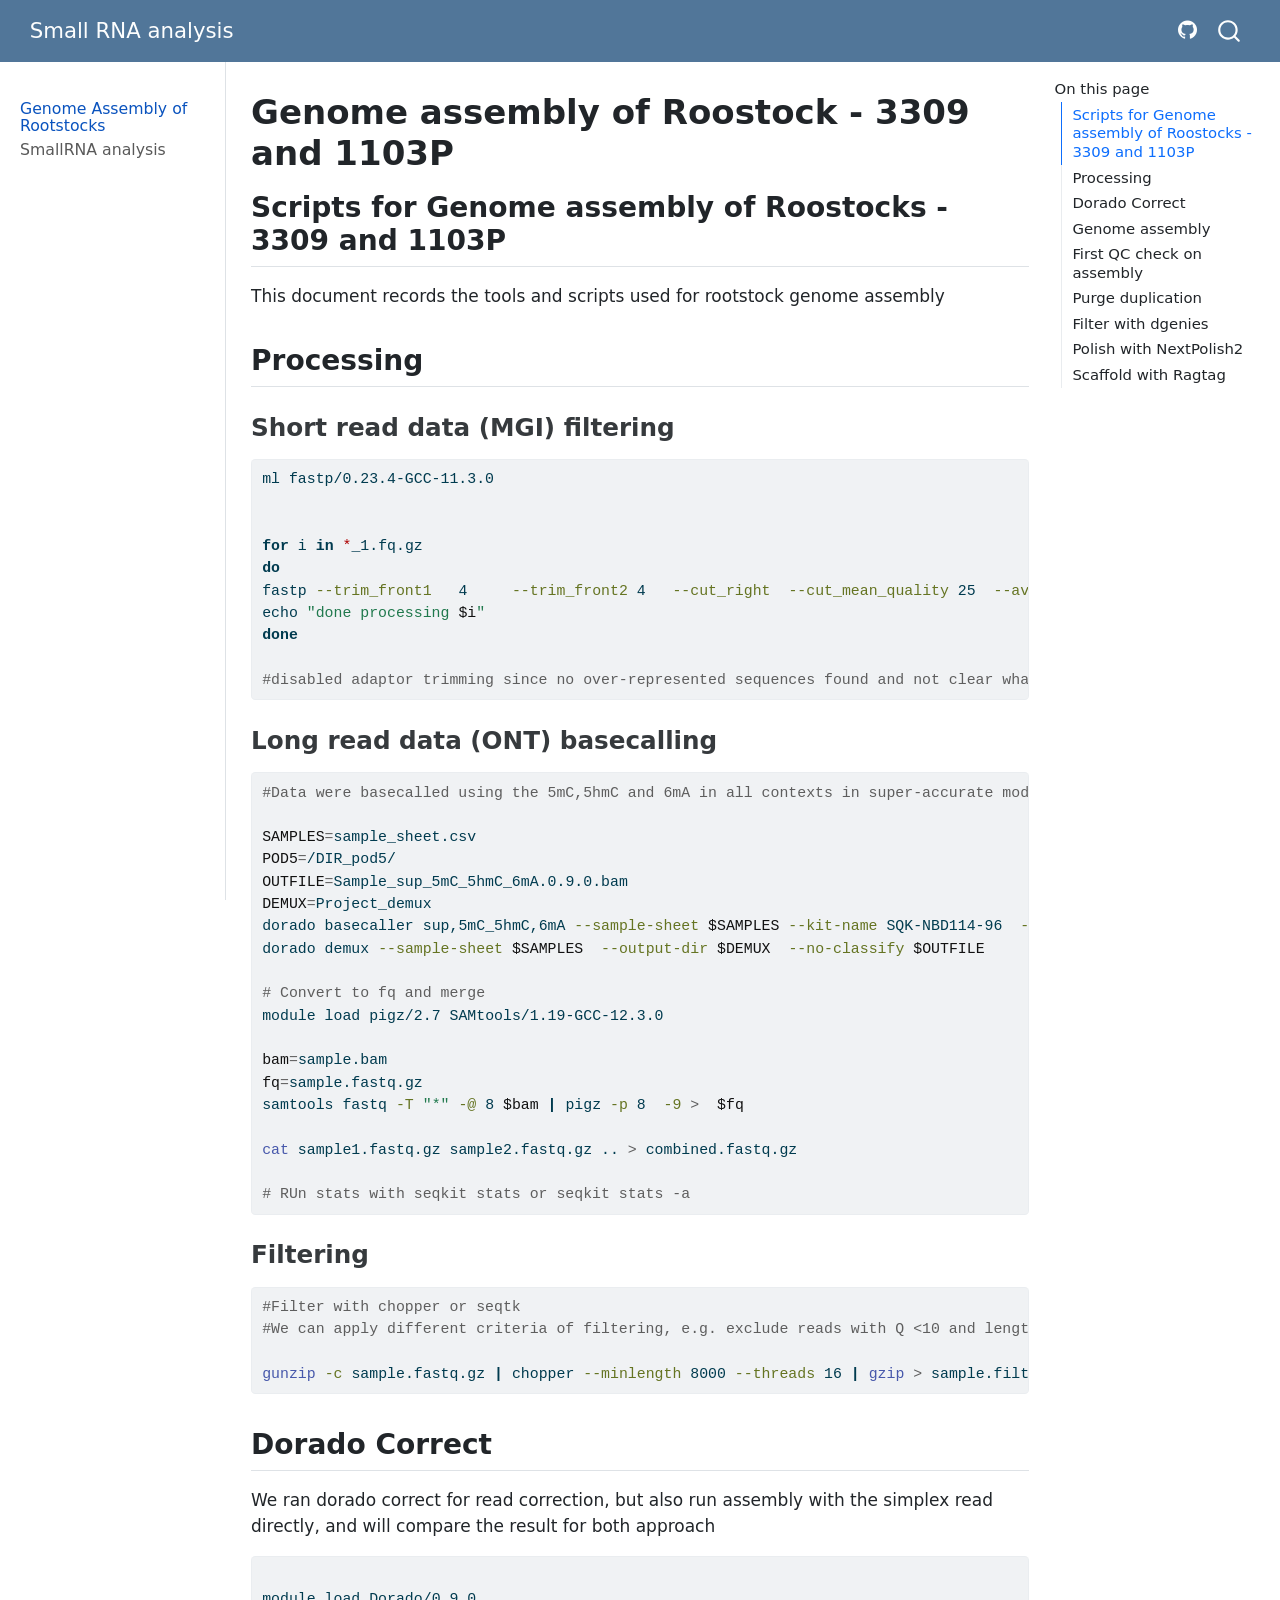
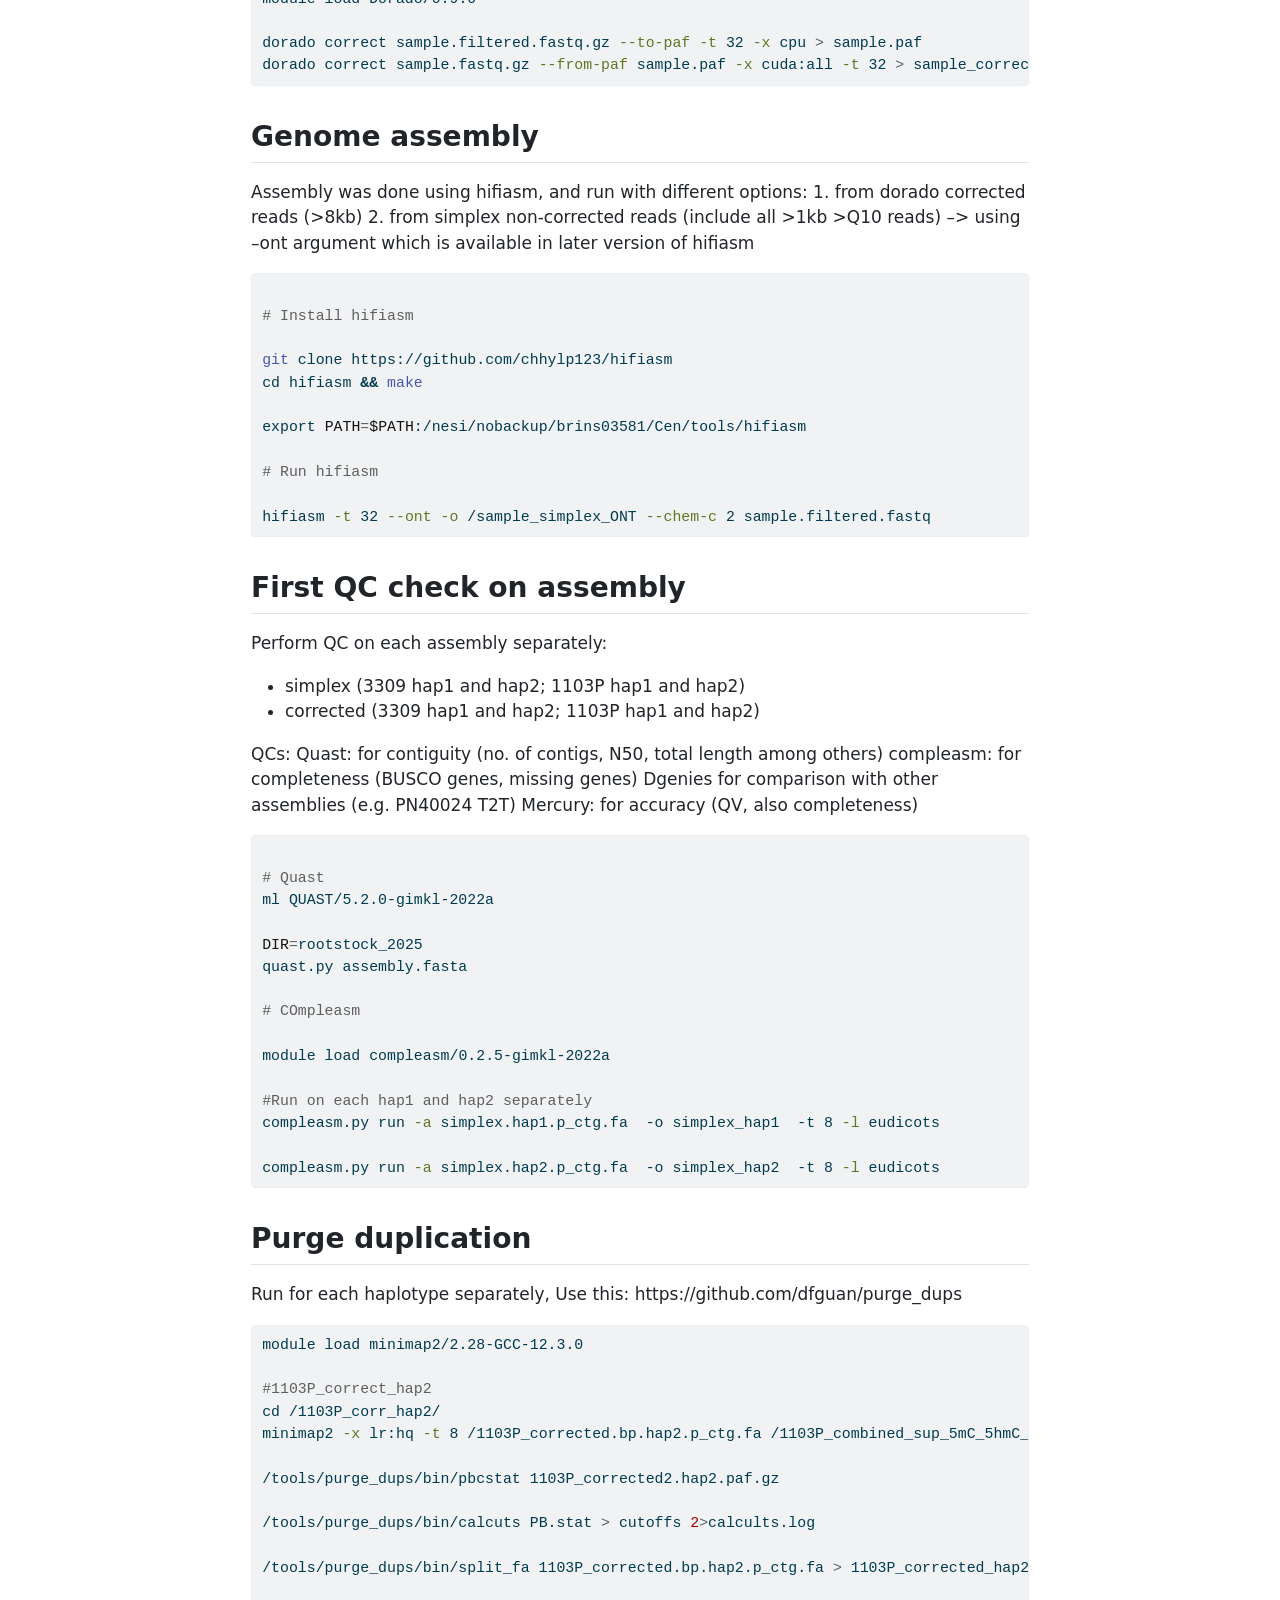
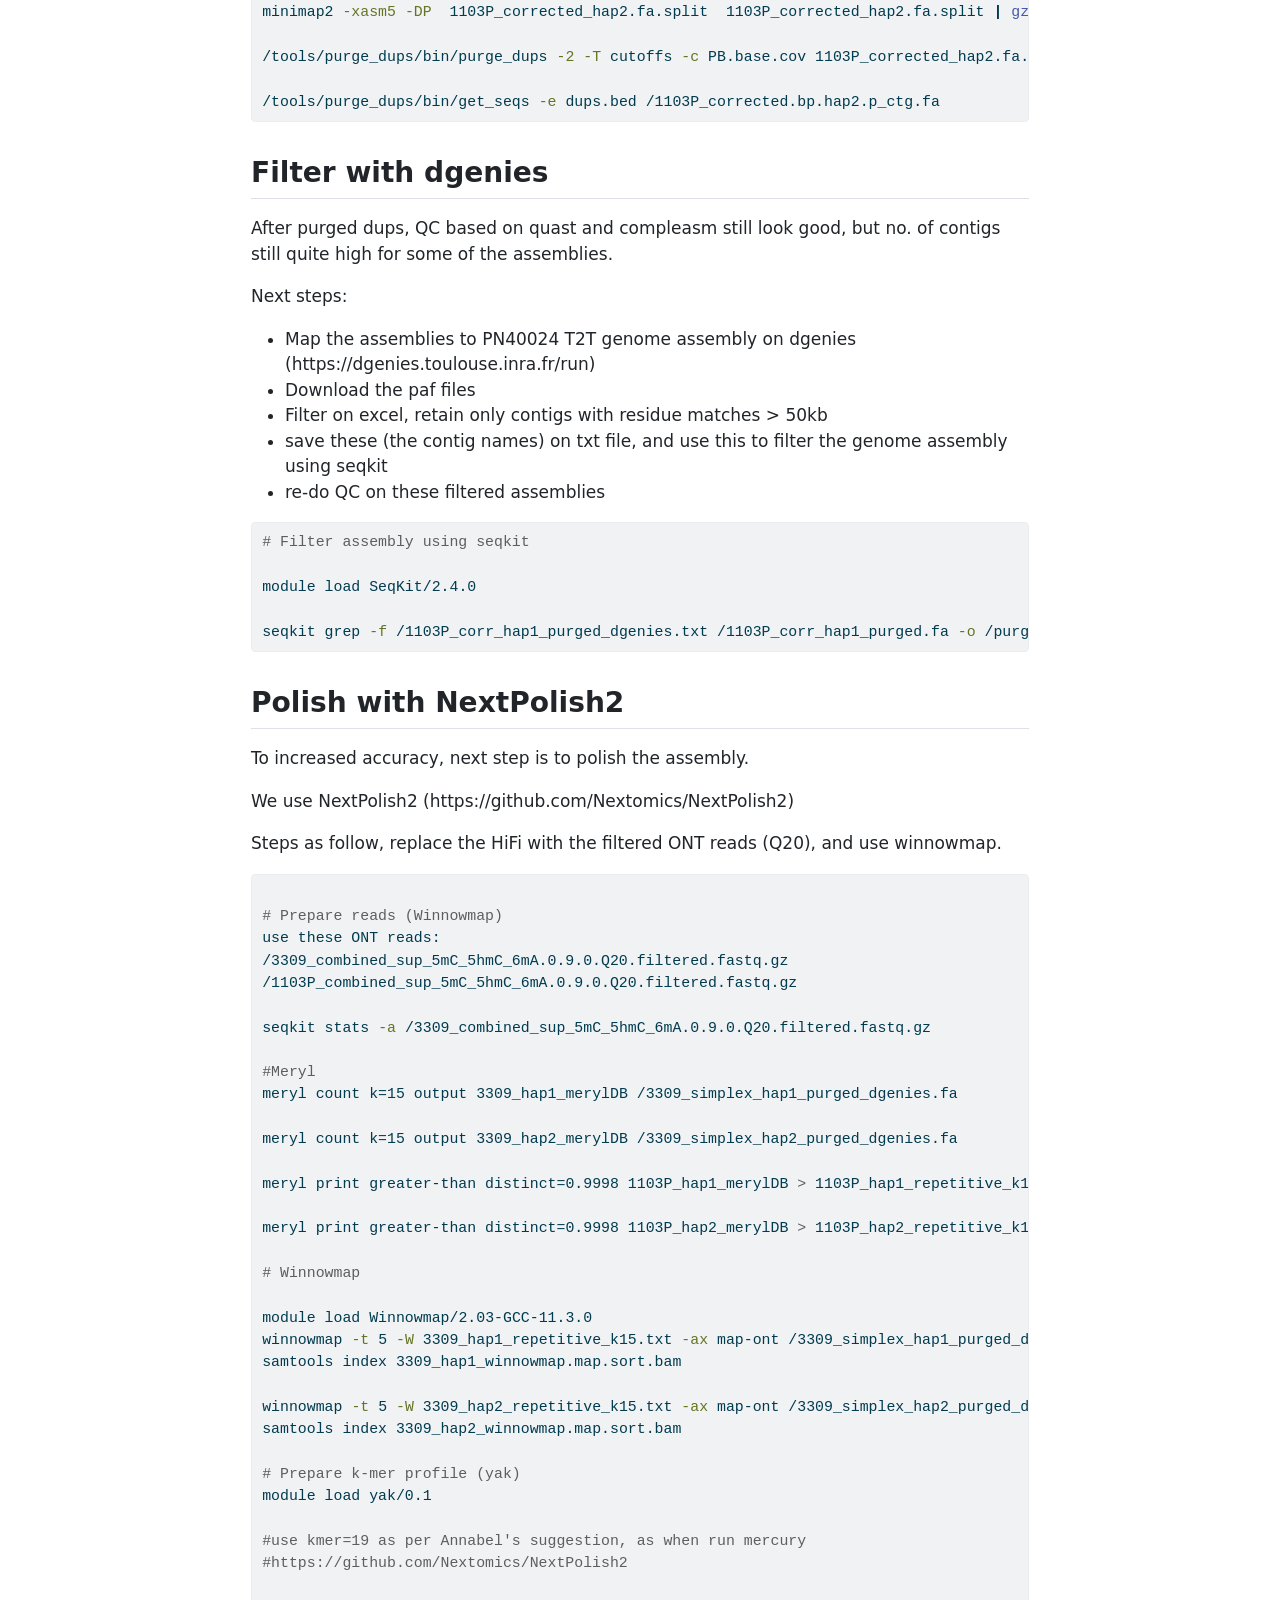
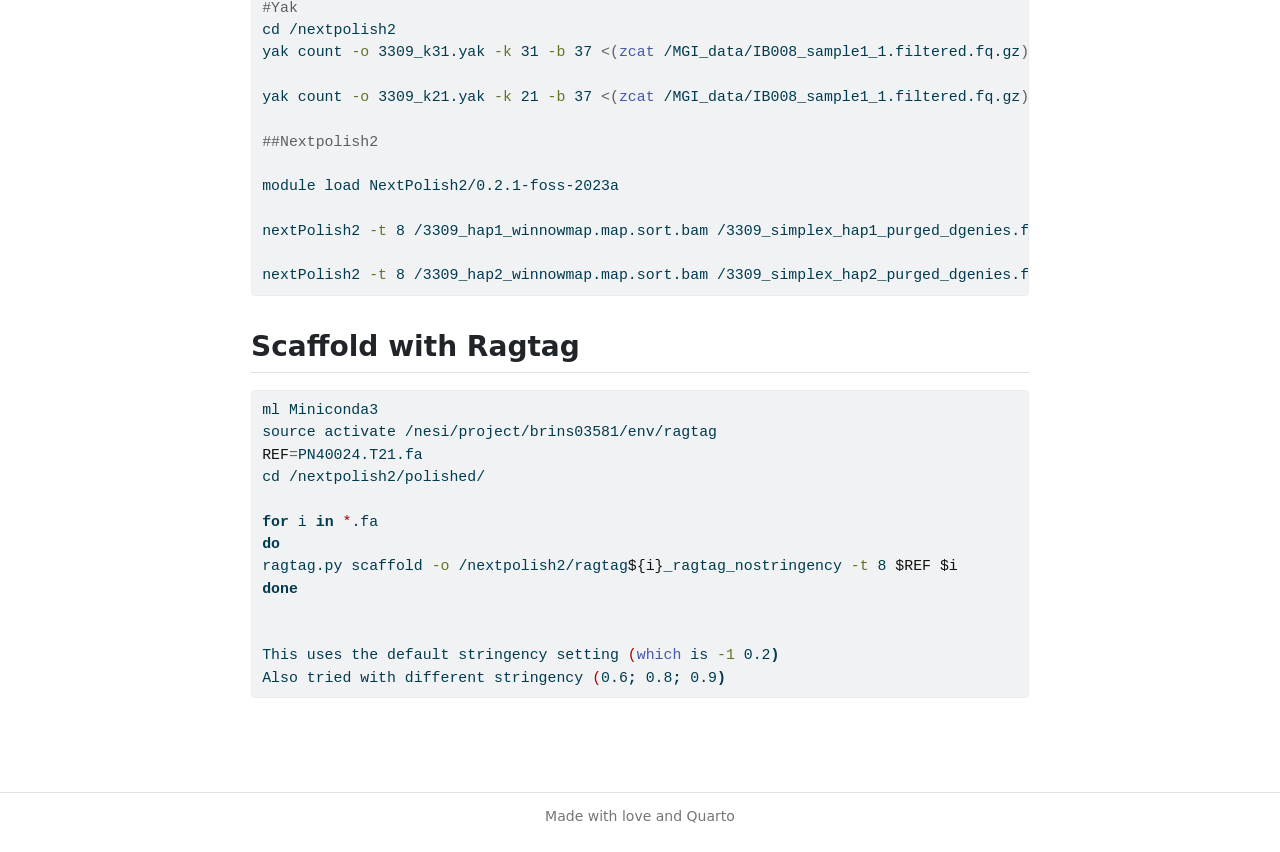
==== docs/genome_assembly.html @ 4e435b81 "Add genome assembly script" ====
<!DOCTYPE html>
<html xmlns="http://www.w3.org/1999/xhtml" lang="en" xml:lang="en"><head>

<meta charset="utf-8">
<meta name="generator" content="quarto-1.9.36">

<meta name="viewport" content="width=device-width, initial-scale=1.0, user-scalable=yes">


<title>Genome assembly of Roostock - 3309 and 1103P – Small RNA analysis</title>
<style>
/* Default styles provided by pandoc.
** See https://pandoc.org/MANUAL.html#variables-for-html for config info.
*/
code{white-space: pre-wrap;}
span.smallcaps{font-variant: small-caps;}
div.columns{display: flex; gap: min(4vw, 1.5em);}
div.column{flex: auto; overflow-x: auto;}
div.hanging-indent{margin-left: 1.5em; text-indent: -1.5em;}
ul.task-list{list-style: none;}
ul.task-list li input[type="checkbox"] {
  width: 0.8em;
  margin: 0 0.8em 0.2em -1em; /* quarto-specific, see https://github.com/quarto-dev/quarto-cli/issues/4556 */ 
  vertical-align: middle;
}
/* CSS for syntax highlighting */
html { -webkit-text-size-adjust: 100%; }
pre > code.sourceCode { white-space: pre; position: relative; }
pre > code.sourceCode > span { display: inline-block; line-height: 1.25; }
pre > code.sourceCode > span:empty { height: 1.2em; }
.sourceCode { overflow: visible; }
code.sourceCode > span { color: inherit; text-decoration: inherit; }
div.sourceCode { margin: 1em 0; }
pre.sourceCode { margin: 0; }
@media screen {
div.sourceCode { overflow: auto; }
}
@media print {
pre > code.sourceCode { white-space: pre-wrap; }
pre > code.sourceCode > span { text-indent: -5em; padding-left: 5em; }
}
pre.numberSource code
  { counter-reset: source-line 0; }
pre.numberSource code > span
  { position: relative; left: -4em; counter-increment: source-line; }
pre.numberSource code > span > a:first-child::before
  { content: counter(source-line);
    position: relative; left: -1em; text-align: right; vertical-align: baseline;
    border: none; display: inline-block;
    -webkit-touch-callout: none; -webkit-user-select: none;
    -khtml-user-select: none; -moz-user-select: none;
    -ms-user-select: none; user-select: none;
    padding: 0 4px; width: 4em;
  }
pre.numberSource { margin-left: 3em;  padding-left: 4px; }
div.sourceCode
  {   }
@media screen {
pre > code.sourceCode > span > a:first-child::before { text-decoration: underline; }
}
</style>


<script src="site_libs/quarto-nav/quarto-nav.js"></script>
<script src="site_libs/quarto-nav/headroom.min.js"></script>
<script src="site_libs/clipboard/clipboard.min.js"></script>
<script src="site_libs/quarto-search/autocomplete.umd.js"></script>
<script src="site_libs/quarto-search/fuse.min.js"></script>
<script src="site_libs/quarto-search/quarto-search.js"></script>
<meta name="quarto:offset" content="./">
<script src="site_libs/quarto-html/quarto.js" type="module"></script>
<script src="site_libs/quarto-html/tabsets/tabsets.js" type="module"></script>
<script src="site_libs/quarto-html/popper.min.js"></script>
<script src="site_libs/quarto-html/tippy.umd.min.js"></script>
<script src="site_libs/quarto-html/anchor.min.js"></script>
<link href="site_libs/quarto-html/tippy.css" rel="stylesheet">
<link href="site_libs/quarto-html/quarto-syntax-highlighting-845c23b38eaddc0f92fda52bfe77a8c8.css" rel="stylesheet" id="quarto-text-highlighting-styles">
<script src="site_libs/bootstrap/bootstrap.min.js"></script>
<link href="site_libs/bootstrap/bootstrap-icons.css" rel="stylesheet">
<link href="site_libs/bootstrap/bootstrap-dc84de8ccca6be8f4a56a4e06cc9ee66.min.css" rel="stylesheet" append-hash="true" id="quarto-bootstrap" data-mode="light">
<script id="quarto-search-options" type="application/json">{
  "location": "navbar",
  "copy-button": false,
  "collapse-after": 3,
  "panel-placement": "end",
  "type": "overlay",
  "limit": 50,
  "keyboard-shortcut": [
    "f",
    "/",
    "s"
  ],
  "show-item-context": false,
  "language": {
    "search-no-results-text": "No results",
    "search-matching-documents-text": "matching documents",
    "search-copy-link-title": "Copy link to search",
    "search-hide-matches-text": "Hide additional matches",
    "search-more-match-text": "more match in this document",
    "search-more-matches-text": "more matches in this document",
    "search-clear-button-title": "Clear",
    "search-text-placeholder": "",
    "search-detached-cancel-button-title": "Cancel",
    "search-submit-button-title": "Submit",
    "search-label": "Search"
  }
}</script>


<link rel="stylesheet" href="style.css">
</head>

<body class="nav-sidebar docked nav-fixed quarto-light">

<div id="quarto-search-results"></div>
  <header id="quarto-header" class="headroom fixed-top">
    <nav class="navbar navbar-expand-lg " data-bs-theme="dark">
      <div class="navbar-container container-fluid">
      <div class="navbar-brand-container mx-auto">
    <a class="navbar-brand" href="./index.html">
    <span class="navbar-title">Small RNA analysis</span>
    </a>
  </div>
            <div id="quarto-search" class="" title="Search"></div>
          <button class="navbar-toggler" type="button" data-bs-toggle="collapse" data-bs-target="#navbarCollapse" aria-controls="navbarCollapse" role="menu" aria-expanded="false" aria-label="Toggle navigation" onclick="if (window.quartoToggleHeadroom) { window.quartoToggleHeadroom(); }">
  <span class="navbar-toggler-icon"></span>
</button>
          <div class="collapse navbar-collapse" id="navbarCollapse">
            <ul class="navbar-nav navbar-nav-scroll ms-auto">
  <li class="nav-item compact">
    <a class="nav-link" href="https://github.com/"> <i class="bi bi-github" role="img" aria-label="Github">
</i> 
<span class="menu-text"></span></a>
  </li>  
</ul>
          </div> <!-- /navcollapse -->
            <div class="quarto-navbar-tools">
</div>
      </div> <!-- /container-fluid -->
    </nav>
  <nav class="quarto-secondary-nav">
    <div class="container-fluid d-flex">
      <button type="button" class="quarto-btn-toggle btn" data-bs-toggle="collapse" role="button" data-bs-target=".quarto-sidebar-collapse-item" aria-controls="quarto-sidebar" aria-expanded="false" aria-label="Toggle sidebar navigation" onclick="if (window.quartoToggleHeadroom) { window.quartoToggleHeadroom(); }">
        <i class="bi bi-layout-text-sidebar-reverse"></i>
      </button>
        <nav class="quarto-page-breadcrumbs" aria-label="breadcrumb"><ol class="breadcrumb"><li class="breadcrumb-item"><a href="./genome_assembly.html">Genome Assembly of Rootstocks</a></li></ol></nav>
        <a class="flex-grow-1" role="navigation" data-bs-toggle="collapse" data-bs-target=".quarto-sidebar-collapse-item" aria-controls="quarto-sidebar" aria-expanded="false" aria-label="Toggle sidebar navigation" onclick="if (window.quartoToggleHeadroom) { window.quartoToggleHeadroom(); }">      
        </a>
    </div>
  </nav>
</header>
<!-- content -->
<div id="quarto-content" class="quarto-container page-columns page-rows-contents page-layout-article page-navbar">
<!-- sidebar -->
  <nav id="quarto-sidebar" class="sidebar collapse collapse-horizontal quarto-sidebar-collapse-item sidebar-navigation docked overflow-auto">
    <div class="sidebar-menu-container"> 
    <ul class="list-unstyled mt-1">
        <li class="sidebar-item">
  <div class="sidebar-item-container"> 
  <a href="./genome_assembly.html" class="sidebar-item-text sidebar-link active">
 <span class="menu-text">Genome Assembly of Rootstocks</span></a>
  </div>
</li>
        <li class="sidebar-item">
  <div class="sidebar-item-container"> 
  <a href="./index.html" class="sidebar-item-text sidebar-link">
 <span class="menu-text">SmallRNA analysis</span></a>
  </div>
</li>
    </ul>
    </div>
</nav>
<div id="quarto-sidebar-glass" class="quarto-sidebar-collapse-item" data-bs-toggle="collapse" data-bs-target=".quarto-sidebar-collapse-item"></div>
<!-- margin-sidebar -->
    <div id="quarto-margin-sidebar" class="sidebar margin-sidebar">
        <nav id="TOC" role="doc-toc" class="toc-active">
    <h2 id="toc-title">On this page</h2>
   
  <ul>
  <li><a href="#scripts-for-genome-assembly-of-roostocks---3309-and-1103p" id="toc-scripts-for-genome-assembly-of-roostocks---3309-and-1103p" class="nav-link active" data-scroll-target="#scripts-for-genome-assembly-of-roostocks---3309-and-1103p">Scripts for Genome assembly of Roostocks - 3309 and 1103P</a></li>
  <li><a href="#processing" id="toc-processing" class="nav-link" data-scroll-target="#processing">Processing</a>
  <ul class="collapse">
  <li><a href="#short-read-data-mgi-filtering" id="toc-short-read-data-mgi-filtering" class="nav-link" data-scroll-target="#short-read-data-mgi-filtering">Short read data (MGI) filtering</a></li>
  <li><a href="#long-read-data-ont-basecalling" id="toc-long-read-data-ont-basecalling" class="nav-link" data-scroll-target="#long-read-data-ont-basecalling">Long read data (ONT) basecalling</a></li>
  <li><a href="#filtering" id="toc-filtering" class="nav-link" data-scroll-target="#filtering">Filtering</a></li>
  </ul></li>
  <li><a href="#dorado-correct" id="toc-dorado-correct" class="nav-link" data-scroll-target="#dorado-correct">Dorado Correct</a></li>
  <li><a href="#genome-assembly" id="toc-genome-assembly" class="nav-link" data-scroll-target="#genome-assembly">Genome assembly</a></li>
  <li><a href="#first-qc-check-on-assembly" id="toc-first-qc-check-on-assembly" class="nav-link" data-scroll-target="#first-qc-check-on-assembly">First QC check on assembly</a></li>
  <li><a href="#purge-duplication" id="toc-purge-duplication" class="nav-link" data-scroll-target="#purge-duplication">Purge duplication</a></li>
  <li><a href="#filter-with-dgenies" id="toc-filter-with-dgenies" class="nav-link" data-scroll-target="#filter-with-dgenies">Filter with dgenies</a></li>
  <li><a href="#polish-with-nextpolish2" id="toc-polish-with-nextpolish2" class="nav-link" data-scroll-target="#polish-with-nextpolish2">Polish with NextPolish2</a></li>
  <li><a href="#scaffold-with-ragtag" id="toc-scaffold-with-ragtag" class="nav-link" data-scroll-target="#scaffold-with-ragtag">Scaffold with Ragtag</a></li>
  </ul>
</nav>
    </div>
<!-- main -->
<main class="content" id="quarto-document-content">

<header id="title-block-header" class="quarto-title-block default">
<div class="quarto-title">
<h1 class="title">Genome assembly of Roostock - 3309 and 1103P</h1>
</div>



<div class="quarto-title-meta">

    
  
    
  </div>
  


</header>


<section id="scripts-for-genome-assembly-of-roostocks---3309-and-1103p" class="level2">
<h2 class="anchored" data-anchor-id="scripts-for-genome-assembly-of-roostocks---3309-and-1103p">Scripts for Genome assembly of Roostocks - 3309 and 1103P</h2>
<p>This document records the tools and scripts used for rootstock genome assembly</p>
</section>
<section id="processing" class="level2">
<h2 class="anchored" data-anchor-id="processing">Processing</h2>
<section id="short-read-data-mgi-filtering" class="level3">
<h3 class="anchored" data-anchor-id="short-read-data-mgi-filtering">Short read data (MGI) filtering</h3>
<div class="code-copy-outer-scaffold"><div class="sourceCode" id="cb1"><pre class="sourceCode bash code-with-copy"><code class="sourceCode bash"><span id="cb1-1"><a href="#cb1-1" aria-hidden="true" tabindex="-1"></a><span class="ex">ml</span> fastp/0.23.4-GCC-11.3.0</span>
<span id="cb1-2"><a href="#cb1-2" aria-hidden="true" tabindex="-1"></a></span>
<span id="cb1-3"><a href="#cb1-3" aria-hidden="true" tabindex="-1"></a></span>
<span id="cb1-4"><a href="#cb1-4" aria-hidden="true" tabindex="-1"></a><span class="cf">for</span> i <span class="kw">in</span> <span class="pp">*</span>_1.fq.gz    </span>
<span id="cb1-5"><a href="#cb1-5" aria-hidden="true" tabindex="-1"></a><span class="cf">do</span></span>
<span id="cb1-6"><a href="#cb1-6" aria-hidden="true" tabindex="-1"></a><span class="ex">fastp</span> <span class="at">--trim_front1</span>   4     <span class="at">--trim_front2</span> 4   <span class="at">--cut_right</span>  <span class="at">--cut_mean_quality</span> 25  <span class="at">--average_qual</span> 30 <span class="at">--length_required</span>  50  <span class="at">--fix_mgi_id</span> <span class="at">--disable_adapter_trimming</span> <span class="at">--in1</span> <span class="va">$i</span> <span class="at">--out1</span> <span class="va">${i</span><span class="op">%</span>_1.fq.gz<span class="va">}</span>_1.filtered.fq.gz  <span class="at">--in2</span>   <span class="va">${i</span><span class="op">%</span>_1.fq.gz<span class="va">}</span>_2.fq.gz <span class="at">--out2</span>  <span class="va">${i</span><span class="op">%</span>_1.fq.gz<span class="va">}</span>_2.filtered.fq.gz <span class="at">--thread</span> 8 </span>
<span id="cb1-7"><a href="#cb1-7" aria-hidden="true" tabindex="-1"></a><span class="bu">echo</span> <span class="st">"done processing </span><span class="va">$i</span><span class="st">"</span></span>
<span id="cb1-8"><a href="#cb1-8" aria-hidden="true" tabindex="-1"></a><span class="cf">done</span></span>
<span id="cb1-9"><a href="#cb1-9" aria-hidden="true" tabindex="-1"></a></span>
<span id="cb1-10"><a href="#cb1-10" aria-hidden="true" tabindex="-1"></a><span class="co">#disabled adaptor trimming since no over-represented sequences found and not clear what sequences to use. </span></span></code></pre></div><button title="Copy to Clipboard" class="code-copy-button"><i class="bi"></i></button></div>
</section>
<section id="long-read-data-ont-basecalling" class="level3">
<h3 class="anchored" data-anchor-id="long-read-data-ont-basecalling">Long read data (ONT) basecalling</h3>
<div class="code-copy-outer-scaffold"><div class="sourceCode" id="cb2"><pre class="sourceCode bash code-with-copy"><code class="sourceCode bash"><span id="cb2-1"><a href="#cb2-1" aria-hidden="true" tabindex="-1"></a><span class="co">#Data were basecalled using the 5mC,5hmC and 6mA in all contexts in super-accurate mode</span></span>
<span id="cb2-2"><a href="#cb2-2" aria-hidden="true" tabindex="-1"></a></span>
<span id="cb2-3"><a href="#cb2-3" aria-hidden="true" tabindex="-1"></a><span class="va">SAMPLES</span><span class="op">=</span>sample_sheet.csv</span>
<span id="cb2-4"><a href="#cb2-4" aria-hidden="true" tabindex="-1"></a><span class="va">POD5</span><span class="op">=</span>/DIR_pod5/</span>
<span id="cb2-5"><a href="#cb2-5" aria-hidden="true" tabindex="-1"></a><span class="va">OUTFILE</span><span class="op">=</span>Sample_sup_5mC_5hmC_6mA.0.9.0.bam</span>
<span id="cb2-6"><a href="#cb2-6" aria-hidden="true" tabindex="-1"></a><span class="va">DEMUX</span><span class="op">=</span>Project_demux</span>
<span id="cb2-7"><a href="#cb2-7" aria-hidden="true" tabindex="-1"></a><span class="ex">dorado</span> basecaller sup,5mC_5hmC,6mA <span class="at">--sample-sheet</span> <span class="va">$SAMPLES</span> <span class="at">--kit-name</span> SQK-NBD114-96  <span class="at">--device</span> <span class="st">'cuda:all'</span>  <span class="at">--recursive</span> <span class="va">$POD5</span> <span class="at">--resume-from</span> <span class="va">$OUTFILE</span> <span class="op">&gt;</span> <span class="va">${OUTFILE</span><span class="op">%</span>.bam<span class="va">}</span>.resumed.bam</span>
<span id="cb2-8"><a href="#cb2-8" aria-hidden="true" tabindex="-1"></a><span class="ex">dorado</span> demux <span class="at">--sample-sheet</span> <span class="va">$SAMPLES</span>  <span class="at">--output-dir</span> <span class="va">$DEMUX</span>  <span class="at">--no-classify</span> <span class="va">$OUTFILE</span></span>
<span id="cb2-9"><a href="#cb2-9" aria-hidden="true" tabindex="-1"></a></span>
<span id="cb2-10"><a href="#cb2-10" aria-hidden="true" tabindex="-1"></a><span class="co"># Convert to fq and merge</span></span>
<span id="cb2-11"><a href="#cb2-11" aria-hidden="true" tabindex="-1"></a><span class="ex">module</span> load pigz/2.7 SAMtools/1.19-GCC-12.3.0</span>
<span id="cb2-12"><a href="#cb2-12" aria-hidden="true" tabindex="-1"></a></span>
<span id="cb2-13"><a href="#cb2-13" aria-hidden="true" tabindex="-1"></a><span class="va">bam</span><span class="op">=</span>sample.bam</span>
<span id="cb2-14"><a href="#cb2-14" aria-hidden="true" tabindex="-1"></a><span class="va">fq</span><span class="op">=</span>sample.fastq.gz</span>
<span id="cb2-15"><a href="#cb2-15" aria-hidden="true" tabindex="-1"></a><span class="ex">samtools</span> fastq <span class="at">-T</span> <span class="st">"*"</span> <span class="at">-@</span> 8 <span class="va">$bam</span> <span class="kw">|</span> <span class="ex">pigz</span> <span class="at">-p</span> 8  <span class="at">-9</span> <span class="op">&gt;</span>  <span class="va">$fq</span></span>
<span id="cb2-16"><a href="#cb2-16" aria-hidden="true" tabindex="-1"></a></span>
<span id="cb2-17"><a href="#cb2-17" aria-hidden="true" tabindex="-1"></a><span class="fu">cat</span> sample1.fastq.gz sample2.fastq.gz .. <span class="op">&gt;</span> combined.fastq.gz</span>
<span id="cb2-18"><a href="#cb2-18" aria-hidden="true" tabindex="-1"></a></span>
<span id="cb2-19"><a href="#cb2-19" aria-hidden="true" tabindex="-1"></a><span class="co"># RUn stats with seqkit stats or seqkit stats -a</span></span></code></pre></div><button title="Copy to Clipboard" class="code-copy-button"><i class="bi"></i></button></div>
</section>
<section id="filtering" class="level3">
<h3 class="anchored" data-anchor-id="filtering">Filtering</h3>
<div class="code-copy-outer-scaffold"><div class="sourceCode" id="cb3"><pre class="sourceCode bash code-with-copy"><code class="sourceCode bash"><span id="cb3-1"><a href="#cb3-1" aria-hidden="true" tabindex="-1"></a><span class="co">#Filter with chopper or seqtk</span></span>
<span id="cb3-2"><a href="#cb3-2" aria-hidden="true" tabindex="-1"></a><span class="co">#We can apply different criteria of filtering, e.g. exclude reads with Q &lt;10 and length &lt; 1kb</span></span>
<span id="cb3-3"><a href="#cb3-3" aria-hidden="true" tabindex="-1"></a></span>
<span id="cb3-4"><a href="#cb3-4" aria-hidden="true" tabindex="-1"></a><span class="fu">gunzip</span> <span class="at">-c</span> sample.fastq.gz <span class="kw">|</span> <span class="ex">chopper</span> <span class="at">--minlength</span> 8000 <span class="at">--threads</span> 16 <span class="kw">|</span> <span class="fu">gzip</span> <span class="op">&gt;</span> sample.filtered.fastq.gz</span></code></pre></div><button title="Copy to Clipboard" class="code-copy-button"><i class="bi"></i></button></div>
</section>
</section>
<section id="dorado-correct" class="level2">
<h2 class="anchored" data-anchor-id="dorado-correct">Dorado Correct</h2>
<p>We ran dorado correct for read correction, but also run assembly with the simplex read directly, and will compare the result for both approach</p>
<div class="code-copy-outer-scaffold"><div class="sourceCode" id="cb4"><pre class="sourceCode bash code-with-copy"><code class="sourceCode bash"><span id="cb4-1"><a href="#cb4-1" aria-hidden="true" tabindex="-1"></a></span>
<span id="cb4-2"><a href="#cb4-2" aria-hidden="true" tabindex="-1"></a><span class="ex">module</span> load Dorado/0.9.0</span>
<span id="cb4-3"><a href="#cb4-3" aria-hidden="true" tabindex="-1"></a></span>
<span id="cb4-4"><a href="#cb4-4" aria-hidden="true" tabindex="-1"></a><span class="ex">dorado</span> correct sample.filtered.fastq.gz <span class="at">--to-paf</span> <span class="at">-t</span> 32 <span class="at">-x</span> cpu <span class="op">&gt;</span> sample.paf</span>
<span id="cb4-5"><a href="#cb4-5" aria-hidden="true" tabindex="-1"></a><span class="ex">dorado</span> correct sample.fastq.gz <span class="at">--from-paf</span> sample.paf <span class="at">-x</span> cuda:all <span class="at">-t</span> 32 <span class="op">&gt;</span> sample_corrected.fasta</span></code></pre></div><button title="Copy to Clipboard" class="code-copy-button"><i class="bi"></i></button></div>
</section>
<section id="genome-assembly" class="level2">
<h2 class="anchored" data-anchor-id="genome-assembly">Genome assembly</h2>
<p>Assembly was done using hifiasm, and run with different options: 1. from dorado corrected reads (&gt;8kb) 2. from simplex non-corrected reads (include all &gt;1kb &gt;Q10 reads) –&gt; using –ont argument which is available in later version of hifiasm</p>
<div class="code-copy-outer-scaffold"><div class="sourceCode" id="cb5"><pre class="sourceCode bash code-with-copy"><code class="sourceCode bash"><span id="cb5-1"><a href="#cb5-1" aria-hidden="true" tabindex="-1"></a></span>
<span id="cb5-2"><a href="#cb5-2" aria-hidden="true" tabindex="-1"></a><span class="co"># Install hifiasm</span></span>
<span id="cb5-3"><a href="#cb5-3" aria-hidden="true" tabindex="-1"></a></span>
<span id="cb5-4"><a href="#cb5-4" aria-hidden="true" tabindex="-1"></a><span class="fu">git</span> clone https://github.com/chhylp123/hifiasm</span>
<span id="cb5-5"><a href="#cb5-5" aria-hidden="true" tabindex="-1"></a><span class="bu">cd</span> hifiasm <span class="kw">&amp;&amp;</span> <span class="fu">make</span></span>
<span id="cb5-6"><a href="#cb5-6" aria-hidden="true" tabindex="-1"></a></span>
<span id="cb5-7"><a href="#cb5-7" aria-hidden="true" tabindex="-1"></a><span class="bu">export</span> <span class="va">PATH</span><span class="op">=</span><span class="va">$PATH</span>:/nesi/nobackup/brins03581/Cen/tools/hifiasm</span>
<span id="cb5-8"><a href="#cb5-8" aria-hidden="true" tabindex="-1"></a></span>
<span id="cb5-9"><a href="#cb5-9" aria-hidden="true" tabindex="-1"></a><span class="co"># Run hifiasm </span></span>
<span id="cb5-10"><a href="#cb5-10" aria-hidden="true" tabindex="-1"></a></span>
<span id="cb5-11"><a href="#cb5-11" aria-hidden="true" tabindex="-1"></a><span class="ex">hifiasm</span> <span class="at">-t</span> 32 <span class="at">--ont</span> <span class="at">-o</span> /sample_simplex_ONT <span class="at">--chem-c</span> 2 sample.filtered.fastq</span></code></pre></div><button title="Copy to Clipboard" class="code-copy-button"><i class="bi"></i></button></div>
</section>
<section id="first-qc-check-on-assembly" class="level2">
<h2 class="anchored" data-anchor-id="first-qc-check-on-assembly">First QC check on assembly</h2>
<p>Perform QC on each assembly separately:</p>
<ul>
<li>simplex (3309 hap1 and hap2; 1103P hap1 and hap2)</li>
<li>corrected (3309 hap1 and hap2; 1103P hap1 and hap2)</li>
</ul>
<p>QCs: Quast: for contiguity (no. of contigs, N50, total length among others) compleasm: for completeness (BUSCO genes, missing genes) Dgenies for comparison with other assemblies (e.g.&nbsp;PN40024 T2T) Mercury: for accuracy (QV, also completeness)</p>
<div class="code-copy-outer-scaffold"><div class="sourceCode" id="cb6"><pre class="sourceCode bash code-with-copy"><code class="sourceCode bash"><span id="cb6-1"><a href="#cb6-1" aria-hidden="true" tabindex="-1"></a></span>
<span id="cb6-2"><a href="#cb6-2" aria-hidden="true" tabindex="-1"></a><span class="co"># Quast</span></span>
<span id="cb6-3"><a href="#cb6-3" aria-hidden="true" tabindex="-1"></a><span class="ex">ml</span> QUAST/5.2.0-gimkl-2022a</span>
<span id="cb6-4"><a href="#cb6-4" aria-hidden="true" tabindex="-1"></a></span>
<span id="cb6-5"><a href="#cb6-5" aria-hidden="true" tabindex="-1"></a><span class="va">DIR</span><span class="op">=</span>rootstock_2025</span>
<span id="cb6-6"><a href="#cb6-6" aria-hidden="true" tabindex="-1"></a><span class="ex">quast.py</span> assembly.fasta</span>
<span id="cb6-7"><a href="#cb6-7" aria-hidden="true" tabindex="-1"></a></span>
<span id="cb6-8"><a href="#cb6-8" aria-hidden="true" tabindex="-1"></a><span class="co"># COmpleasm</span></span>
<span id="cb6-9"><a href="#cb6-9" aria-hidden="true" tabindex="-1"></a></span>
<span id="cb6-10"><a href="#cb6-10" aria-hidden="true" tabindex="-1"></a><span class="ex">module</span> load compleasm/0.2.5-gimkl-2022a&nbsp;</span>
<span id="cb6-11"><a href="#cb6-11" aria-hidden="true" tabindex="-1"></a></span>
<span id="cb6-12"><a href="#cb6-12" aria-hidden="true" tabindex="-1"></a><span class="co">#Run on each hap1 and hap2 separately</span></span>
<span id="cb6-13"><a href="#cb6-13" aria-hidden="true" tabindex="-1"></a><span class="ex">compleasm.py</span> run <span class="at">-a</span> simplex.hap1.p_ctg.fa &nbsp;-o simplex_hap1 &nbsp;-t 8 <span class="at">-l</span> eudicots</span>
<span id="cb6-14"><a href="#cb6-14" aria-hidden="true" tabindex="-1"></a></span>
<span id="cb6-15"><a href="#cb6-15" aria-hidden="true" tabindex="-1"></a><span class="ex">compleasm.py</span> run <span class="at">-a</span> simplex.hap2.p_ctg.fa &nbsp;-o simplex_hap2 &nbsp;-t 8 <span class="at">-l</span> eudicots</span></code></pre></div><button title="Copy to Clipboard" class="code-copy-button"><i class="bi"></i></button></div>
</section>
<section id="purge-duplication" class="level2">
<h2 class="anchored" data-anchor-id="purge-duplication">Purge duplication</h2>
<p>Run for each haplotype separately, Use this: https://github.com/dfguan/purge_dups</p>
<div class="code-copy-outer-scaffold"><div class="sourceCode" id="cb7"><pre class="sourceCode bash code-with-copy"><code class="sourceCode bash"><span id="cb7-1"><a href="#cb7-1" aria-hidden="true" tabindex="-1"></a><span class="ex">module</span> load minimap2/2.28-GCC-12.3.0</span>
<span id="cb7-2"><a href="#cb7-2" aria-hidden="true" tabindex="-1"></a></span>
<span id="cb7-3"><a href="#cb7-3" aria-hidden="true" tabindex="-1"></a><span class="co">#1103P_correct_hap2</span></span>
<span id="cb7-4"><a href="#cb7-4" aria-hidden="true" tabindex="-1"></a><span class="bu">cd</span> /1103P_corr_hap2/</span>
<span id="cb7-5"><a href="#cb7-5" aria-hidden="true" tabindex="-1"></a><span class="ex">minimap2</span> <span class="at">-x</span> lr:hq <span class="at">-t</span> 8 /1103P_corrected.bp.hap2.p_ctg.fa /1103P_combined_sup_5mC_5hmC_6mA.0.9.0.8kbplus.filtered.fastq <span class="kw">|</span> <span class="ex">&nbsp;gzip</span> <span class="at">-c</span> <span class="at">-</span> <span class="op">&gt;</span> 1103P_corrected2.hap2.paf.gz</span>
<span id="cb7-6"><a href="#cb7-6" aria-hidden="true" tabindex="-1"></a></span>
<span id="cb7-7"><a href="#cb7-7" aria-hidden="true" tabindex="-1"></a><span class="ex">/tools/purge_dups/bin/pbcstat</span> 1103P_corrected2.hap2.paf.gz</span>
<span id="cb7-8"><a href="#cb7-8" aria-hidden="true" tabindex="-1"></a></span>
<span id="cb7-9"><a href="#cb7-9" aria-hidden="true" tabindex="-1"></a><span class="ex">/tools/purge_dups/bin/calcuts</span> PB.stat <span class="op">&gt;</span> cutoffs <span class="dv">2</span><span class="op">&gt;</span>calcults.log</span>
<span id="cb7-10"><a href="#cb7-10" aria-hidden="true" tabindex="-1"></a></span>
<span id="cb7-11"><a href="#cb7-11" aria-hidden="true" tabindex="-1"></a><span class="ex">/tools/purge_dups/bin/split_fa</span> 1103P_corrected.bp.hap2.p_ctg.fa <span class="op">&gt;</span> 1103P_corrected_hap2.fa.split</span>
<span id="cb7-12"><a href="#cb7-12" aria-hidden="true" tabindex="-1"></a></span>
<span id="cb7-13"><a href="#cb7-13" aria-hidden="true" tabindex="-1"></a><span class="ex">minimap2</span> <span class="at">-xasm5</span> <span class="at">-DP</span> &nbsp;1103P_corrected_hap2.fa.split &nbsp;1103P_corrected_hap2.fa.split <span class="kw">|</span> <span class="fu">gzip</span> <span class="at">-c</span> <span class="at">-</span> <span class="op">&gt;</span> 1103P_corrected_hap2.fa.split.self.paf.gz</span>
<span id="cb7-14"><a href="#cb7-14" aria-hidden="true" tabindex="-1"></a></span>
<span id="cb7-15"><a href="#cb7-15" aria-hidden="true" tabindex="-1"></a><span class="ex">/tools/purge_dups/bin/purge_dups</span> <span class="at">-2</span> <span class="at">-T</span> cutoffs <span class="at">-c</span> PB.base.cov 1103P_corrected_hap2.fa.split.self.paf.gz <span class="op">&gt;</span> dups.bed <span class="dv">2</span><span class="op">&gt;</span> purge_dups.log</span>
<span id="cb7-16"><a href="#cb7-16" aria-hidden="true" tabindex="-1"></a></span>
<span id="cb7-17"><a href="#cb7-17" aria-hidden="true" tabindex="-1"></a><span class="ex">/tools/purge_dups/bin/get_seqs</span> <span class="at">-e</span> dups.bed /1103P_corrected.bp.hap2.p_ctg.fa</span></code></pre></div><button title="Copy to Clipboard" class="code-copy-button"><i class="bi"></i></button></div>
</section>
<section id="filter-with-dgenies" class="level2">
<h2 class="anchored" data-anchor-id="filter-with-dgenies">Filter with dgenies</h2>
<p>After purged dups, QC based on quast and compleasm still look good, but no. of contigs still quite high for some of the assemblies.</p>
<p>Next steps:</p>
<ul>
<li>Map the assemblies to PN40024 T2T genome assembly on dgenies (https://dgenies.toulouse.inra.fr/run)</li>
<li>Download the paf files</li>
<li>Filter on excel, retain only contigs with residue matches &gt; 50kb</li>
<li>save these (the contig names) on txt file, and use this to filter the genome assembly using seqkit</li>
<li>re-do QC on these filtered assemblies</li>
</ul>
<div class="code-copy-outer-scaffold"><div class="sourceCode" id="cb8"><pre class="sourceCode bash code-with-copy"><code class="sourceCode bash"><span id="cb8-1"><a href="#cb8-1" aria-hidden="true" tabindex="-1"></a><span class="co"># Filter assembly using seqkit</span></span>
<span id="cb8-2"><a href="#cb8-2" aria-hidden="true" tabindex="-1"></a></span>
<span id="cb8-3"><a href="#cb8-3" aria-hidden="true" tabindex="-1"></a><span class="ex">module</span> load SeqKit/2.4.0</span>
<span id="cb8-4"><a href="#cb8-4" aria-hidden="true" tabindex="-1"></a></span>
<span id="cb8-5"><a href="#cb8-5" aria-hidden="true" tabindex="-1"></a><span class="ex">seqkit</span> grep <span class="at">-f</span> /1103P_corr_hap1_purged_dgenies.txt /1103P_corr_hap1_purged.fa <span class="at">-o</span> /purged_dup_filtered_dgenies/1103P_corr_hap1_purged_dgenies.fa</span></code></pre></div><button title="Copy to Clipboard" class="code-copy-button"><i class="bi"></i></button></div>
</section>
<section id="polish-with-nextpolish2" class="level2">
<h2 class="anchored" data-anchor-id="polish-with-nextpolish2">Polish with NextPolish2</h2>
<p>To increased accuracy, next step is to polish the assembly.</p>
<p>We use NextPolish2 (https://github.com/Nextomics/NextPolish2)</p>
<p>Steps as follow, replace the HiFi with the filtered ONT reads (Q20), and use winnowmap.</p>
<div class="code-copy-outer-scaffold"><div class="sourceCode" id="cb9"><pre class="sourceCode bash code-with-copy"><code class="sourceCode bash"><span id="cb9-1"><a href="#cb9-1" aria-hidden="true" tabindex="-1"></a></span>
<span id="cb9-2"><a href="#cb9-2" aria-hidden="true" tabindex="-1"></a><span class="co"># Prepare reads (Winnowmap)</span></span>
<span id="cb9-3"><a href="#cb9-3" aria-hidden="true" tabindex="-1"></a><span class="ex">use</span> these ONT reads:</span>
<span id="cb9-4"><a href="#cb9-4" aria-hidden="true" tabindex="-1"></a><span class="ex">/3309_combined_sup_5mC_5hmC_6mA.0.9.0.Q20.filtered.fastq.gz</span></span>
<span id="cb9-5"><a href="#cb9-5" aria-hidden="true" tabindex="-1"></a><span class="ex">/1103P_combined_sup_5mC_5hmC_6mA.0.9.0.Q20.filtered.fastq.gz</span></span>
<span id="cb9-6"><a href="#cb9-6" aria-hidden="true" tabindex="-1"></a></span>
<span id="cb9-7"><a href="#cb9-7" aria-hidden="true" tabindex="-1"></a><span class="ex">seqkit</span> stats <span class="at">-a</span> /3309_combined_sup_5mC_5hmC_6mA.0.9.0.Q20.filtered.fastq.gz</span>
<span id="cb9-8"><a href="#cb9-8" aria-hidden="true" tabindex="-1"></a></span>
<span id="cb9-9"><a href="#cb9-9" aria-hidden="true" tabindex="-1"></a><span class="co">#Meryl</span></span>
<span id="cb9-10"><a href="#cb9-10" aria-hidden="true" tabindex="-1"></a><span class="ex">meryl</span> count k=15 output 3309_hap1_merylDB /3309_simplex_hap1_purged_dgenies.fa</span>
<span id="cb9-11"><a href="#cb9-11" aria-hidden="true" tabindex="-1"></a></span>
<span id="cb9-12"><a href="#cb9-12" aria-hidden="true" tabindex="-1"></a><span class="ex">meryl</span> count k=15 output 3309_hap2_merylDB /3309_simplex_hap2_purged_dgenies.fa</span>
<span id="cb9-13"><a href="#cb9-13" aria-hidden="true" tabindex="-1"></a></span>
<span id="cb9-14"><a href="#cb9-14" aria-hidden="true" tabindex="-1"></a><span class="ex">meryl</span> print greater-than distinct=0.9998 1103P_hap1_merylDB <span class="op">&gt;</span> 1103P_hap1_repetitive_k15.txt</span>
<span id="cb9-15"><a href="#cb9-15" aria-hidden="true" tabindex="-1"></a></span>
<span id="cb9-16"><a href="#cb9-16" aria-hidden="true" tabindex="-1"></a><span class="ex">meryl</span> print greater-than distinct=0.9998 1103P_hap2_merylDB <span class="op">&gt;</span> 1103P_hap2_repetitive_k15.txt</span>
<span id="cb9-17"><a href="#cb9-17" aria-hidden="true" tabindex="-1"></a></span>
<span id="cb9-18"><a href="#cb9-18" aria-hidden="true" tabindex="-1"></a><span class="co"># Winnowmap</span></span>
<span id="cb9-19"><a href="#cb9-19" aria-hidden="true" tabindex="-1"></a></span>
<span id="cb9-20"><a href="#cb9-20" aria-hidden="true" tabindex="-1"></a><span class="ex">module</span> load Winnowmap/2.03-GCC-11.3.0</span>
<span id="cb9-21"><a href="#cb9-21" aria-hidden="true" tabindex="-1"></a><span class="ex">winnowmap</span> <span class="at">-t</span> 5 <span class="at">-W</span> 3309_hap1_repetitive_k15.txt <span class="at">-ax</span> map-ont /3309_simplex_hap1_purged_dgenies.fa /3309_combined_sup_5mC_5hmC_6mA.0.9.0.Q20.filtered.fastq.gz <span class="kw">|</span> <span class="ex">samtools</span> sort <span class="at">-o</span> 3309_hap1_winnowmap.map.sort.bam <span class="at">-</span></span>
<span id="cb9-22"><a href="#cb9-22" aria-hidden="true" tabindex="-1"></a><span class="ex">samtools</span> index 3309_hap1_winnowmap.map.sort.bam</span>
<span id="cb9-23"><a href="#cb9-23" aria-hidden="true" tabindex="-1"></a></span>
<span id="cb9-24"><a href="#cb9-24" aria-hidden="true" tabindex="-1"></a><span class="ex">winnowmap</span> <span class="at">-t</span> 5 <span class="at">-W</span> 3309_hap2_repetitive_k15.txt <span class="at">-ax</span> map-ont /3309_simplex_hap2_purged_dgenies.fa /3309_combined_sup_5mC_5hmC_6mA.0.9.0.Q20.filtered.fastq.gz <span class="kw">|</span> <span class="ex">samtools</span> sort <span class="at">-o</span> 3309_hap2_winnowmap.map.sort.bam <span class="at">-</span></span>
<span id="cb9-25"><a href="#cb9-25" aria-hidden="true" tabindex="-1"></a><span class="ex">samtools</span> index 3309_hap2_winnowmap.map.sort.bam</span>
<span id="cb9-26"><a href="#cb9-26" aria-hidden="true" tabindex="-1"></a></span>
<span id="cb9-27"><a href="#cb9-27" aria-hidden="true" tabindex="-1"></a><span class="co"># Prepare k-mer profile (yak)</span></span>
<span id="cb9-28"><a href="#cb9-28" aria-hidden="true" tabindex="-1"></a><span class="ex">module</span> load yak/0.1</span>
<span id="cb9-29"><a href="#cb9-29" aria-hidden="true" tabindex="-1"></a></span>
<span id="cb9-30"><a href="#cb9-30" aria-hidden="true" tabindex="-1"></a><span class="co">#use kmer=19 as per Annabel's suggestion, as when run mercury</span></span>
<span id="cb9-31"><a href="#cb9-31" aria-hidden="true" tabindex="-1"></a><span class="co">#https://github.com/Nextomics/NextPolish2</span></span>
<span id="cb9-32"><a href="#cb9-32" aria-hidden="true" tabindex="-1"></a></span>
<span id="cb9-33"><a href="#cb9-33" aria-hidden="true" tabindex="-1"></a><span class="co">#Yak</span></span>
<span id="cb9-34"><a href="#cb9-34" aria-hidden="true" tabindex="-1"></a><span class="bu">cd</span> /nextpolish2</span>
<span id="cb9-35"><a href="#cb9-35" aria-hidden="true" tabindex="-1"></a><span class="ex">yak</span> count <span class="at">-o</span> 3309_k31.yak <span class="at">-k</span> 31 <span class="at">-b</span> 37 <span class="op">&lt;(</span><span class="fu">zcat</span> /MGI_data/IB008_sample1_1.filtered.fq.gz<span class="op">)</span> <span class="op">&lt;(</span><span class="fu">zcat</span> /IB008_sample1_2.filtered.fq.gz<span class="op">)</span></span>
<span id="cb9-36"><a href="#cb9-36" aria-hidden="true" tabindex="-1"></a></span>
<span id="cb9-37"><a href="#cb9-37" aria-hidden="true" tabindex="-1"></a><span class="ex">yak</span> count <span class="at">-o</span> 3309_k21.yak <span class="at">-k</span> 21 <span class="at">-b</span> 37 <span class="op">&lt;(</span><span class="fu">zcat</span> /MGI_data/IB008_sample1_1.filtered.fq.gz<span class="op">)</span> <span class="op">&lt;(</span><span class="fu">zcat</span> /IB008_sample1_2.filtered.fq.gz<span class="op">)</span></span>
<span id="cb9-38"><a href="#cb9-38" aria-hidden="true" tabindex="-1"></a></span>
<span id="cb9-39"><a href="#cb9-39" aria-hidden="true" tabindex="-1"></a><span class="co">##Nextpolish2</span></span>
<span id="cb9-40"><a href="#cb9-40" aria-hidden="true" tabindex="-1"></a></span>
<span id="cb9-41"><a href="#cb9-41" aria-hidden="true" tabindex="-1"></a><span class="ex">module</span> load NextPolish2/0.2.1-foss-2023a</span>
<span id="cb9-42"><a href="#cb9-42" aria-hidden="true" tabindex="-1"></a></span>
<span id="cb9-43"><a href="#cb9-43" aria-hidden="true" tabindex="-1"></a><span class="ex">nextPolish2</span> <span class="at">-t</span> 8 /3309_hap1_winnowmap.map.sort.bam /3309_simplex_hap1_purged_dgenies.fa /nextpolish2/yak_repeat/3309_k21.yak /nextpolish2/yak_repeat/3309_k21.yak <span class="op">&gt;</span> /nextpolish2/polished/3309_simplex_hap1_repeat_polished.fa</span>
<span id="cb9-44"><a href="#cb9-44" aria-hidden="true" tabindex="-1"></a></span>
<span id="cb9-45"><a href="#cb9-45" aria-hidden="true" tabindex="-1"></a><span class="ex">nextPolish2</span> <span class="at">-t</span> 8 /3309_hap2_winnowmap.map.sort.bam /3309_simplex_hap2_purged_dgenies.fa /nextpolish2/yak_repeat/3309_k21.yak /nextpolish2/yak_repeat/3309_k21.yak <span class="op">&gt;</span> /nextpolish2/polished/3309_simplex_hap2_repeat_polished.fa</span></code></pre></div><button title="Copy to Clipboard" class="code-copy-button"><i class="bi"></i></button></div>
</section>
<section id="scaffold-with-ragtag" class="level2">
<h2 class="anchored" data-anchor-id="scaffold-with-ragtag">Scaffold with Ragtag</h2>
<div class="code-copy-outer-scaffold"><div class="sourceCode" id="cb10"><pre class="sourceCode bash code-with-copy"><code class="sourceCode bash"><span id="cb10-1"><a href="#cb10-1" aria-hidden="true" tabindex="-1"></a><span class="ex">ml</span> Miniconda3</span>
<span id="cb10-2"><a href="#cb10-2" aria-hidden="true" tabindex="-1"></a><span class="bu">source</span> activate /nesi/project/brins03581/env/ragtag</span>
<span id="cb10-3"><a href="#cb10-3" aria-hidden="true" tabindex="-1"></a><span class="va">REF</span><span class="op">=</span>PN40024.T21.fa&nbsp;</span>
<span id="cb10-4"><a href="#cb10-4" aria-hidden="true" tabindex="-1"></a><span class="bu">cd</span> /nextpolish2/polished/</span>
<span id="cb10-5"><a href="#cb10-5" aria-hidden="true" tabindex="-1"></a></span>
<span id="cb10-6"><a href="#cb10-6" aria-hidden="true" tabindex="-1"></a><span class="cf">for</span> i <span class="kw">in</span> <span class="pp">*</span>.fa</span>
<span id="cb10-7"><a href="#cb10-7" aria-hidden="true" tabindex="-1"></a><span class="cf">do</span></span>
<span id="cb10-8"><a href="#cb10-8" aria-hidden="true" tabindex="-1"></a><span class="ex">ragtag.py</span> scaffold <span class="at">-o</span> /nextpolish2/ragtag<span class="va">${i}</span>_ragtag_nostringency <span class="at">-t</span> 8 <span class="va">$REF</span> <span class="va">$i</span></span>
<span id="cb10-9"><a href="#cb10-9" aria-hidden="true" tabindex="-1"></a><span class="cf">done</span></span>
<span id="cb10-10"><a href="#cb10-10" aria-hidden="true" tabindex="-1"></a></span>
<span id="cb10-11"><a href="#cb10-11" aria-hidden="true" tabindex="-1"></a></span>
<span id="cb10-12"><a href="#cb10-12" aria-hidden="true" tabindex="-1"></a><span class="ex">This</span> uses the default stringency setting <span class="er">(</span><span class="fu">which</span> is <span class="at">-1</span> 0.2<span class="kw">)</span></span>
<span id="cb10-13"><a href="#cb10-13" aria-hidden="true" tabindex="-1"></a><span class="ex">Also</span> tried with different stringency <span class="er">(</span><span class="ex">0.6</span><span class="kw">;</span> <span class="ex">0.8</span><span class="kw">;</span> <span class="ex">0.9</span><span class="kw">)</span></span></code></pre></div><button title="Copy to Clipboard" class="code-copy-button"><i class="bi"></i></button></div>


</section>

</main> <!-- /main -->
<script id="quarto-html-after-body" type="application/javascript">
  window.document.addEventListener("DOMContentLoaded", function (event) {
    const icon = "";
    const anchorJS = new window.AnchorJS();
    anchorJS.options = {
      placement: 'right',
      icon: icon
    };
    anchorJS.add('.anchored');
    const isCodeAnnotation = (el) => {
      for (const clz of el.classList) {
        if (clz.startsWith('code-annotation-')) {                     
          return true;
        }
      }
      return false;
    }
    const onCopySuccess = function(e) {
      // button target
      const button = e.trigger;
      // don't keep focus
      button.blur();
      // flash "checked"
      button.classList.add('code-copy-button-checked');
      var currentTitle = button.getAttribute("title");
      button.setAttribute("title", "Copied!");
      let tooltip;
      if (window.bootstrap) {
        button.setAttribute("data-bs-toggle", "tooltip");
        button.setAttribute("data-bs-placement", "left");
        button.setAttribute("data-bs-title", "Copied!");
        tooltip = new bootstrap.Tooltip(button, 
          { trigger: "manual", 
            customClass: "code-copy-button-tooltip",
            offset: [0, -8]});
        tooltip.show();    
      }
      setTimeout(function() {
        if (tooltip) {
          tooltip.hide();
          button.removeAttribute("data-bs-title");
          button.removeAttribute("data-bs-toggle");
          button.removeAttribute("data-bs-placement");
        }
        button.setAttribute("title", currentTitle);
        button.classList.remove('code-copy-button-checked');
      }, 1000);
      // clear code selection
      e.clearSelection();
    }
    const getTextToCopy = function(trigger) {
      const outerScaffold = trigger.parentElement.cloneNode(true);
      const codeEl = outerScaffold.querySelector('code');
      for (const childEl of codeEl.children) {
        if (isCodeAnnotation(childEl)) {
          childEl.remove();
        }
      }
      return codeEl.innerText;
    }
    const clipboard = new window.ClipboardJS('.code-copy-button:not([data-in-quarto-modal])', {
      text: getTextToCopy
    });
    clipboard.on('success', onCopySuccess);
    if (window.document.getElementById('quarto-embedded-source-code-modal')) {
      const clipboardModal = new window.ClipboardJS('.code-copy-button[data-in-quarto-modal]', {
        text: getTextToCopy,
        container: window.document.getElementById('quarto-embedded-source-code-modal')
      });
      clipboardModal.on('success', onCopySuccess);
    }
      var localhostRegex = new RegExp(/^(?:http|https):\/\/localhost\:?[0-9]*\//);
      var mailtoRegex = new RegExp(/^mailto:/);
        var filterRegex = new RegExp('/' + window.location.host + '/');
      var isInternal = (href) => {
          return filterRegex.test(href) || localhostRegex.test(href) || mailtoRegex.test(href);
      }
      // Inspect non-navigation links and adorn them if external
     var links = window.document.querySelectorAll('a[href]:not(.nav-link):not(.navbar-brand):not(.toc-action):not(.sidebar-link):not(.sidebar-item-toggle):not(.pagination-link):not(.no-external):not([aria-hidden]):not(.dropdown-item):not(.quarto-navigation-tool):not(.about-link)');
      for (var i=0; i<links.length; i++) {
        const link = links[i];
        if (!isInternal(link.href)) {
          // undo the damage that might have been done by quarto-nav.js in the case of
          // links that we want to consider external
          if (link.dataset.originalHref !== undefined) {
            link.href = link.dataset.originalHref;
          }
        }
      }
    function tippyHover(el, contentFn, onTriggerFn, onUntriggerFn) {
      const config = {
        allowHTML: true,
        maxWidth: 500,
        delay: 100,
        arrow: false,
        appendTo: function(el) {
            return el.parentElement;
        },
        interactive: true,
        interactiveBorder: 10,
        theme: 'quarto',
        placement: 'bottom-start',
      };
      if (contentFn) {
        config.content = contentFn;
      }
      if (onTriggerFn) {
        config.onTrigger = onTriggerFn;
      }
      if (onUntriggerFn) {
        config.onUntrigger = onUntriggerFn;
      }
      window.tippy(el, config); 
    }
    const noterefs = window.document.querySelectorAll('a[role="doc-noteref"]');
    for (var i=0; i<noterefs.length; i++) {
      const ref = noterefs[i];
      tippyHover(ref, function() {
        // use id or data attribute instead here
        let href = ref.getAttribute('data-footnote-href') || ref.getAttribute('href');
        try { href = new URL(href).hash; } catch {}
        const id = href.replace(/^#\/?/, "");
        const note = window.document.getElementById(id);
        if (note) {
          return note.innerHTML;
        } else {
          return "";
        }
      });
    }
    const xrefs = window.document.querySelectorAll('a.quarto-xref');
    const processXRef = (id, note) => {
      // Strip column container classes
      const stripColumnClz = (el) => {
        el.classList.remove("page-full", "page-columns");
        if (el.children) {
          for (const child of el.children) {
            stripColumnClz(child);
          }
        }
      }
      stripColumnClz(note)
      if (id === null || id.startsWith('sec-')) {
        // Special case sections, only their first couple elements
        const container = document.createElement("div");
        if (note.children && note.children.length > 2) {
          container.appendChild(note.children[0].cloneNode(true));
          for (let i = 1; i < note.children.length; i++) {
            const child = note.children[i];
            if (child.tagName === "P" && child.innerText === "") {
              continue;
            } else {
              container.appendChild(child.cloneNode(true));
              break;
            }
          }
          if (window.Quarto?.typesetMath) {
            window.Quarto.typesetMath(container);
          }
          return container.innerHTML
        } else {
          if (window.Quarto?.typesetMath) {
            window.Quarto.typesetMath(note);
          }
          return note.innerHTML;
        }
      } else {
        // Remove any anchor links if they are present
        const anchorLink = note.querySelector('a.anchorjs-link');
        if (anchorLink) {
          anchorLink.remove();
        }
        if (window.Quarto?.typesetMath) {
          window.Quarto.typesetMath(note);
        }
        if (note.classList.contains("callout")) {
          return note.outerHTML;
        } else {
          return note.innerHTML;
        }
      }
    }
    for (var i=0; i<xrefs.length; i++) {
      const xref = xrefs[i];
      tippyHover(xref, undefined, function(instance) {
        instance.disable();
        let url = xref.getAttribute('href');
        let hash = undefined; 
        if (url.startsWith('#')) {
          hash = url;
        } else {
          try { hash = new URL(url).hash; } catch {}
        }
        if (hash) {
          const id = hash.replace(/^#\/?/, "");
          const note = window.document.getElementById(id);
          if (note !== null) {
            try {
              const html = processXRef(id, note.cloneNode(true));
              instance.setContent(html);
            } finally {
              instance.enable();
              instance.show();
            }
          } else {
            // See if we can fetch this
            fetch(url.split('#')[0])
            .then(res => res.text())
            .then(html => {
              const parser = new DOMParser();
              const htmlDoc = parser.parseFromString(html, "text/html");
              const note = htmlDoc.getElementById(id);
              if (note !== null) {
                const html = processXRef(id, note);
                instance.setContent(html);
              } 
            }).finally(() => {
              instance.enable();
              instance.show();
            });
          }
        } else {
          // See if we can fetch a full url (with no hash to target)
          // This is a special case and we should probably do some content thinning / targeting
          fetch(url)
          .then(res => res.text())
          .then(html => {
            const parser = new DOMParser();
            const htmlDoc = parser.parseFromString(html, "text/html");
            const note = htmlDoc.querySelector('main.content');
            if (note !== null) {
              // This should only happen for chapter cross references
              // (since there is no id in the URL)
              // remove the first header
              if (note.children.length > 0 && note.children[0].tagName === "HEADER") {
                note.children[0].remove();
              }
              const html = processXRef(null, note);
              instance.setContent(html);
            } 
          }).finally(() => {
            instance.enable();
            instance.show();
          });
        }
      }, function(instance) {
      });
    }
        let selectedAnnoteEl;
        const selectorForAnnotation = ( cell, annotation) => {
          let cellAttr = 'data-code-cell="' + cell + '"';
          let lineAttr = 'data-code-annotation="' +  annotation + '"';
          const selector = 'span[' + cellAttr + '][' + lineAttr + ']';
          return selector;
        }
        const selectCodeLines = (annoteEl) => {
          const doc = window.document;
          const targetCell = annoteEl.getAttribute("data-target-cell");
          const targetAnnotation = annoteEl.getAttribute("data-target-annotation");
          const annoteSpan = window.document.querySelector(selectorForAnnotation(targetCell, targetAnnotation));
          const lines = annoteSpan.getAttribute("data-code-lines").split(",");
          const lineIds = lines.map((line) => {
            return targetCell + "-" + line;
          })
          let top = null;
          let height = null;
          let parent = null;
          if (lineIds.length > 0) {
              //compute the position of the single el (top and bottom and make a div)
              const el = window.document.getElementById(lineIds[0]);
              top = el.offsetTop;
              height = el.offsetHeight;
              parent = el.parentElement.parentElement;
            if (lineIds.length > 1) {
              const lastEl = window.document.getElementById(lineIds[lineIds.length - 1]);
              const bottom = lastEl.offsetTop + lastEl.offsetHeight;
              height = bottom - top;
            }
            if (top !== null && height !== null && parent !== null) {
              // cook up a div (if necessary) and position it 
              let div = window.document.getElementById("code-annotation-line-highlight");
              if (div === null) {
                div = window.document.createElement("div");
                div.setAttribute("id", "code-annotation-line-highlight");
                div.style.position = 'absolute';
                parent.appendChild(div);
              }
              div.style.top = top - 2 + "px";
              div.style.height = height + 4 + "px";
              div.style.left = 0;
              let gutterDiv = window.document.getElementById("code-annotation-line-highlight-gutter");
              if (gutterDiv === null) {
                gutterDiv = window.document.createElement("div");
                gutterDiv.setAttribute("id", "code-annotation-line-highlight-gutter");
                gutterDiv.style.position = 'absolute';
                const codeCell = window.document.getElementById(targetCell);
                const gutter = codeCell.querySelector('.code-annotation-gutter');
                gutter.appendChild(gutterDiv);
              }
              gutterDiv.style.top = top - 2 + "px";
              gutterDiv.style.height = height + 4 + "px";
            }
            selectedAnnoteEl = annoteEl;
          }
        };
        const unselectCodeLines = () => {
          const elementsIds = ["code-annotation-line-highlight", "code-annotation-line-highlight-gutter"];
          elementsIds.forEach((elId) => {
            const div = window.document.getElementById(elId);
            if (div) {
              div.remove();
            }
          });
          selectedAnnoteEl = undefined;
        };
          // Handle positioning of the toggle
      window.addEventListener(
        "resize",
        throttle(() => {
          elRect = undefined;
          if (selectedAnnoteEl) {
            selectCodeLines(selectedAnnoteEl);
          }
        }, 10)
      );
      function throttle(fn, ms) {
      let throttle = false;
      let timer;
        return (...args) => {
          if(!throttle) { // first call gets through
              fn.apply(this, args);
              throttle = true;
          } else { // all the others get throttled
              if(timer) clearTimeout(timer); // cancel #2
              timer = setTimeout(() => {
                fn.apply(this, args);
                timer = throttle = false;
              }, ms);
          }
        };
      }
        // Attach click handler to the DT
        const annoteDls = window.document.querySelectorAll('dt[data-target-cell]');
        for (const annoteDlNode of annoteDls) {
          annoteDlNode.addEventListener('click', (event) => {
            const clickedEl = event.target;
            if (clickedEl !== selectedAnnoteEl) {
              unselectCodeLines();
              const activeEl = window.document.querySelector('dt[data-target-cell].code-annotation-active');
              if (activeEl) {
                activeEl.classList.remove('code-annotation-active');
              }
              selectCodeLines(clickedEl);
              clickedEl.classList.add('code-annotation-active');
            } else {
              // Unselect the line
              unselectCodeLines();
              clickedEl.classList.remove('code-annotation-active');
            }
          });
        }
    const findCites = (el) => {
      const parentEl = el.parentElement;
      if (parentEl) {
        const cites = parentEl.dataset.cites;
        if (cites) {
          return {
            el,
            cites: cites.split(' ')
          };
        } else {
          return findCites(el.parentElement)
        }
      } else {
        return undefined;
      }
    };
    var bibliorefs = window.document.querySelectorAll('a[role="doc-biblioref"]');
    for (var i=0; i<bibliorefs.length; i++) {
      const ref = bibliorefs[i];
      const citeInfo = findCites(ref);
      if (citeInfo) {
        tippyHover(citeInfo.el, function() {
          var popup = window.document.createElement('div');
          citeInfo.cites.forEach(function(cite) {
            var citeDiv = window.document.createElement('div');
            citeDiv.classList.add('hanging-indent');
            citeDiv.classList.add('csl-entry');
            var biblioDiv = window.document.getElementById('ref-' + cite);
            if (biblioDiv) {
              citeDiv.innerHTML = biblioDiv.innerHTML;
            }
            popup.appendChild(citeDiv);
          });
          return popup.innerHTML;
        });
      }
    }
  });
  </script>
</div> <!-- /content -->
<footer class="footer">
  <div class="nav-footer">
    <div class="nav-footer-left">
      &nbsp;
    </div>   
    <div class="nav-footer-center">
      <ul class="footer-items list-unstyled">
    <li class="nav-item">
    <a class="nav-link" href="https://quarto.org">
<p>Made with love and Quarto</p>
</a>
  </li>  
</ul>
    </div>
    <div class="nav-footer-right">
      &nbsp;
    </div>
  </div>
</footer>




</body></html>
---- docs/site_libs/quarto-html/tippy.css ----
.tippy-box[data-animation=fade][data-state=hidden]{opacity:0}[data-tippy-root]{max-width:calc(100vw - 10px)}.tippy-box{position:relative;background-color:#333;color:#fff;border-radius:4px;font-size:14px;line-height:1.4;white-space:normal;outline:0;transition-property:transform,visibility,opacity}.tippy-box[data-placement^=top]>.tippy-arrow{bottom:0}.tippy-box[data-placement^=top]>.tippy-arrow:before{bottom:-7px;left:0;border-width:8px 8px 0;border-top-color:initial;transform-origin:center top}.tippy-box[data-placement^=bottom]>.tippy-arrow{top:0}.tippy-box[data-placement^=bottom]>.tippy-arrow:before{top:-7px;left:0;border-width:0 8px 8px;border-bottom-color:initial;transform-origin:center bottom}.tippy-box[data-placement^=left]>.tippy-arrow{right:0}.tippy-box[data-placement^=left]>.tippy-arrow:before{border-width:8px 0 8px 8px;border-left-color:initial;right:-7px;transform-origin:center left}.tippy-box[data-placement^=right]>.tippy-arrow{left:0}.tippy-box[data-placement^=right]>.tippy-arrow:before{left:-7px;border-width:8px 8px 8px 0;border-right-color:initial;transform-origin:center right}.tippy-box[data-inertia][data-state=visible]{transition-timing-function:cubic-bezier(.54,1.5,.38,1.11)}.tippy-arrow{width:16px;height:16px;color:#333}.tippy-arrow:before{content:"";position:absolute;border-color:transparent;border-style:solid}.tippy-content{position:relative;padding:5px 9px;z-index:1}
---- docs/site_libs/quarto-html/quarto-syntax-highlighting-845c23b38eaddc0f92fda52bfe77a8c8.css ----
/* quarto syntax highlight colors */
:root {
  --quarto-hl-ot-color: #003B4F;
  --quarto-hl-at-color: #657422;
  --quarto-hl-ss-color: #20794D;
  --quarto-hl-an-color: #5E5E5E;
  --quarto-hl-fu-color: #4758AB;
  --quarto-hl-st-color: #20794D;
  --quarto-hl-cf-color: #003B4F;
  --quarto-hl-op-color: #5E5E5E;
  --quarto-hl-er-color: #AD0000;
  --quarto-hl-bn-color: #AD0000;
  --quarto-hl-al-color: #AD0000;
  --quarto-hl-va-color: #111111;
  --quarto-hl-bu-color: inherit;
  --quarto-hl-ex-color: inherit;
  --quarto-hl-pp-color: #AD0000;
  --quarto-hl-in-color: #5E5E5E;
  --quarto-hl-vs-color: #20794D;
  --quarto-hl-wa-color: #5E5E5E;
  --quarto-hl-do-color: #5E5E5E;
  --quarto-hl-im-color: #00769E;
  --quarto-hl-ch-color: #20794D;
  --quarto-hl-dt-color: #AD0000;
  --quarto-hl-fl-color: #AD0000;
  --quarto-hl-co-color: #5E5E5E;
  --quarto-hl-cv-color: #5E5E5E;
  --quarto-hl-cn-color: #8f5902;
  --quarto-hl-sc-color: #5E5E5E;
  --quarto-hl-dv-color: #AD0000;
  --quarto-hl-kw-color: #003B4F;
}

/* other quarto variables */
:root {
  --quarto-font-monospace: SFMono-Regular, Menlo, Monaco, Consolas, "Liberation Mono", "Courier New", monospace;
}

/* syntax highlight based on Pandoc's rules */
pre > code.sourceCode > span {
  color: #003B4F;
}

code.sourceCode > span {
  color: #003B4F;
}

div.sourceCode,
div.sourceCode pre.sourceCode {
  color: #003B4F;
}

/* Normal */
code span {
  color: #003B4F;
}

/* Alert */
code span.al {
  color: #AD0000;
  font-style: inherit;
}

/* Annotation */
code span.an {
  color: #5E5E5E;
  font-style: inherit;
}

/* Attribute */
code span.at {
  color: #657422;
  font-style: inherit;
}

/* BaseN */
code span.bn {
  color: #AD0000;
  font-style: inherit;
}

/* BuiltIn */
code span.bu {
  font-style: inherit;
}

/* ControlFlow */
code span.cf {
  color: #003B4F;
  font-weight: bold;
  font-style: inherit;
}

/* Char */
code span.ch {
  color: #20794D;
  font-style: inherit;
}

/* Constant */
code span.cn {
  color: #8f5902;
  font-style: inherit;
}

/* Comment */
code span.co {
  color: #5E5E5E;
  font-style: inherit;
}

/* CommentVar */
code span.cv {
  color: #5E5E5E;
  font-style: italic;
}

/* Documentation */
code span.do {
  color: #5E5E5E;
  font-style: italic;
}

/* DataType */
code span.dt {
  color: #AD0000;
  font-style: inherit;
}

/* DecVal */
code span.dv {
  color: #AD0000;
  font-style: inherit;
}

/* Error */
code span.er {
  color: #AD0000;
  font-style: inherit;
}

/* Extension */
code span.ex {
  font-style: inherit;
}

/* Float */
code span.fl {
  color: #AD0000;
  font-style: inherit;
}

/* Function */
code span.fu {
  color: #4758AB;
  font-style: inherit;
}

/* Import */
code span.im {
  color: #00769E;
  font-style: inherit;
}

/* Information */
code span.in {
  color: #5E5E5E;
  font-style: inherit;
}

/* Keyword */
code span.kw {
  color: #003B4F;
  font-weight: bold;
  font-style: inherit;
}

/* Operator */
code span.op {
  color: #5E5E5E;
  font-style: inherit;
}

/* Other */
code span.ot {
  color: #003B4F;
  font-style: inherit;
}

/* Preprocessor */
code span.pp {
  color: #AD0000;
  font-style: inherit;
}

/* SpecialChar */
code span.sc {
  color: #5E5E5E;
  font-style: inherit;
}

/* SpecialString */
code span.ss {
  color: #20794D;
  font-style: inherit;
}

/* String */
code span.st {
  color: #20794D;
  font-style: inherit;
}

/* Variable */
code span.va {
  color: #111111;
  font-style: inherit;
}

/* VerbatimString */
code span.vs {
  color: #20794D;
  font-style: inherit;
}

/* Warning */
code span.wa {
  color: #5E5E5E;
  font-style: italic;
}

.prevent-inlining {
  content: "</";
}

/*# sourceMappingURL=ac89f0bb514bba72461919f78549e31c.css.map */
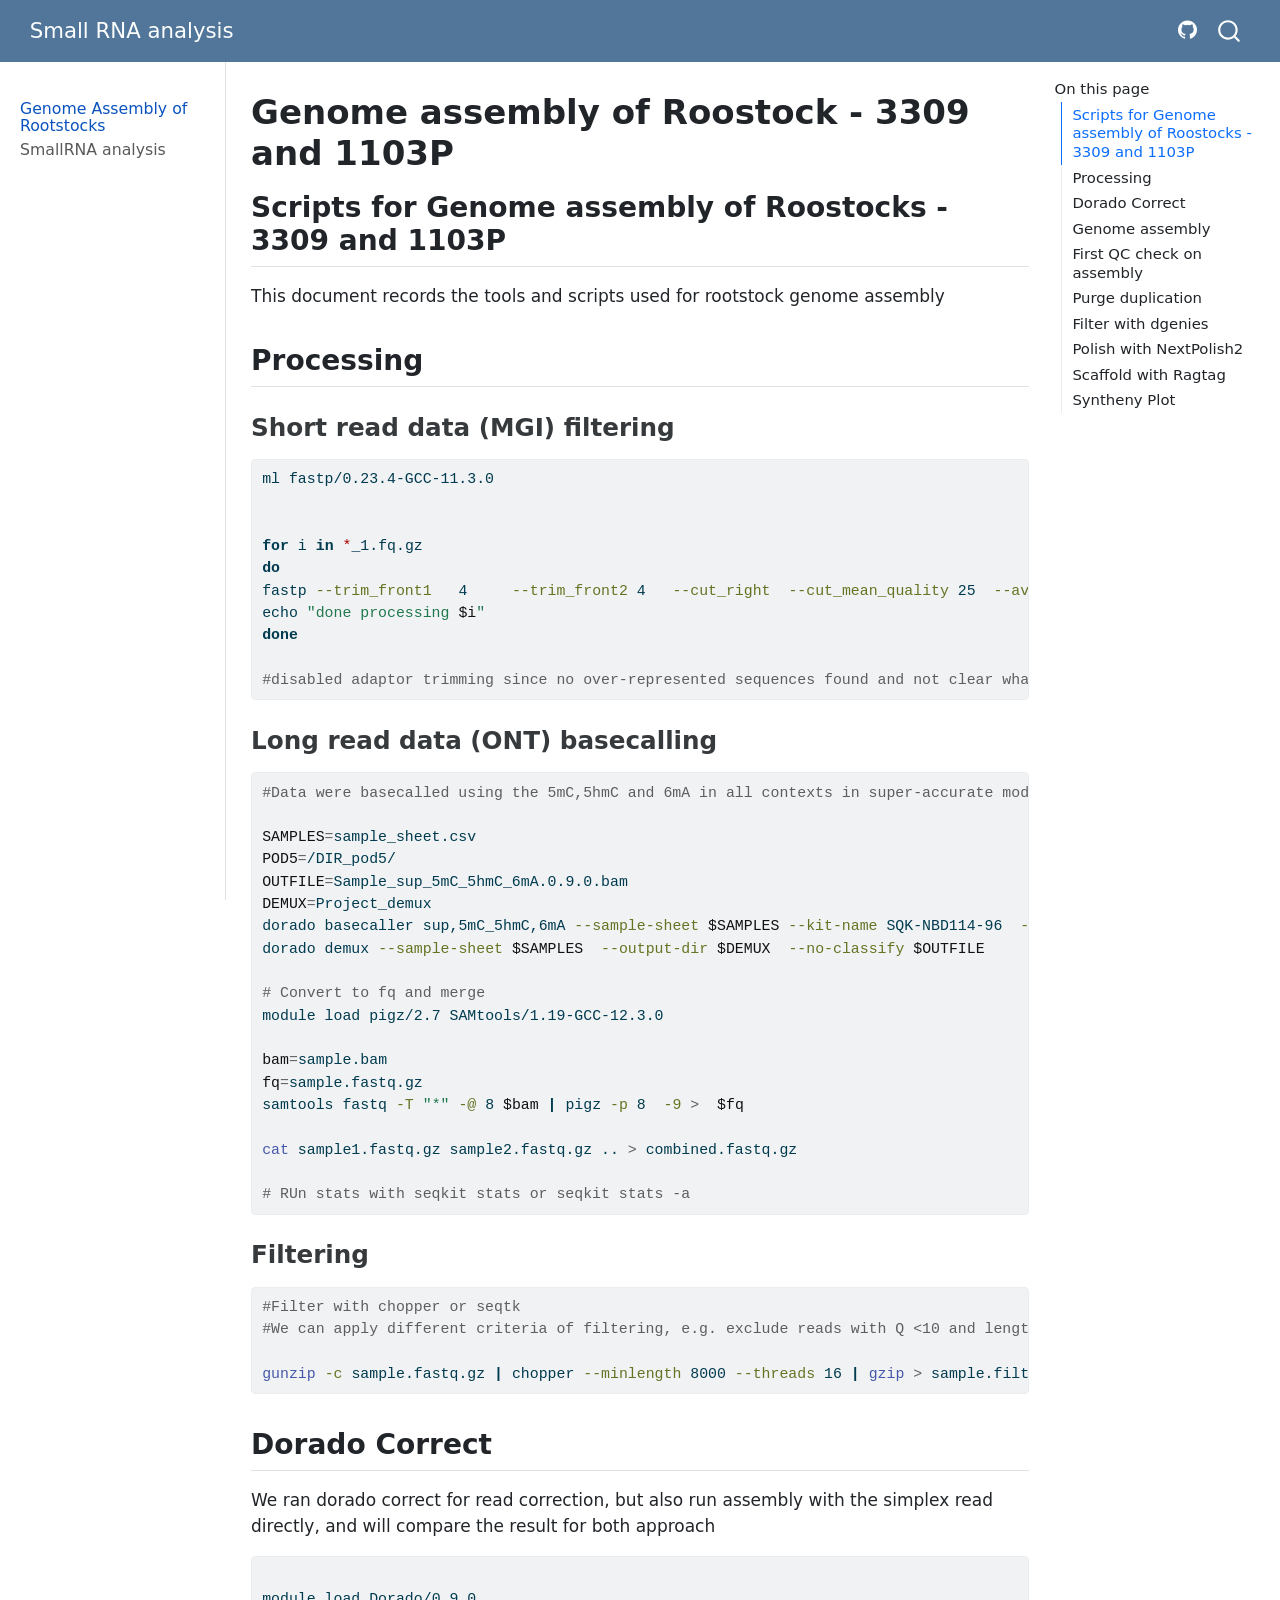
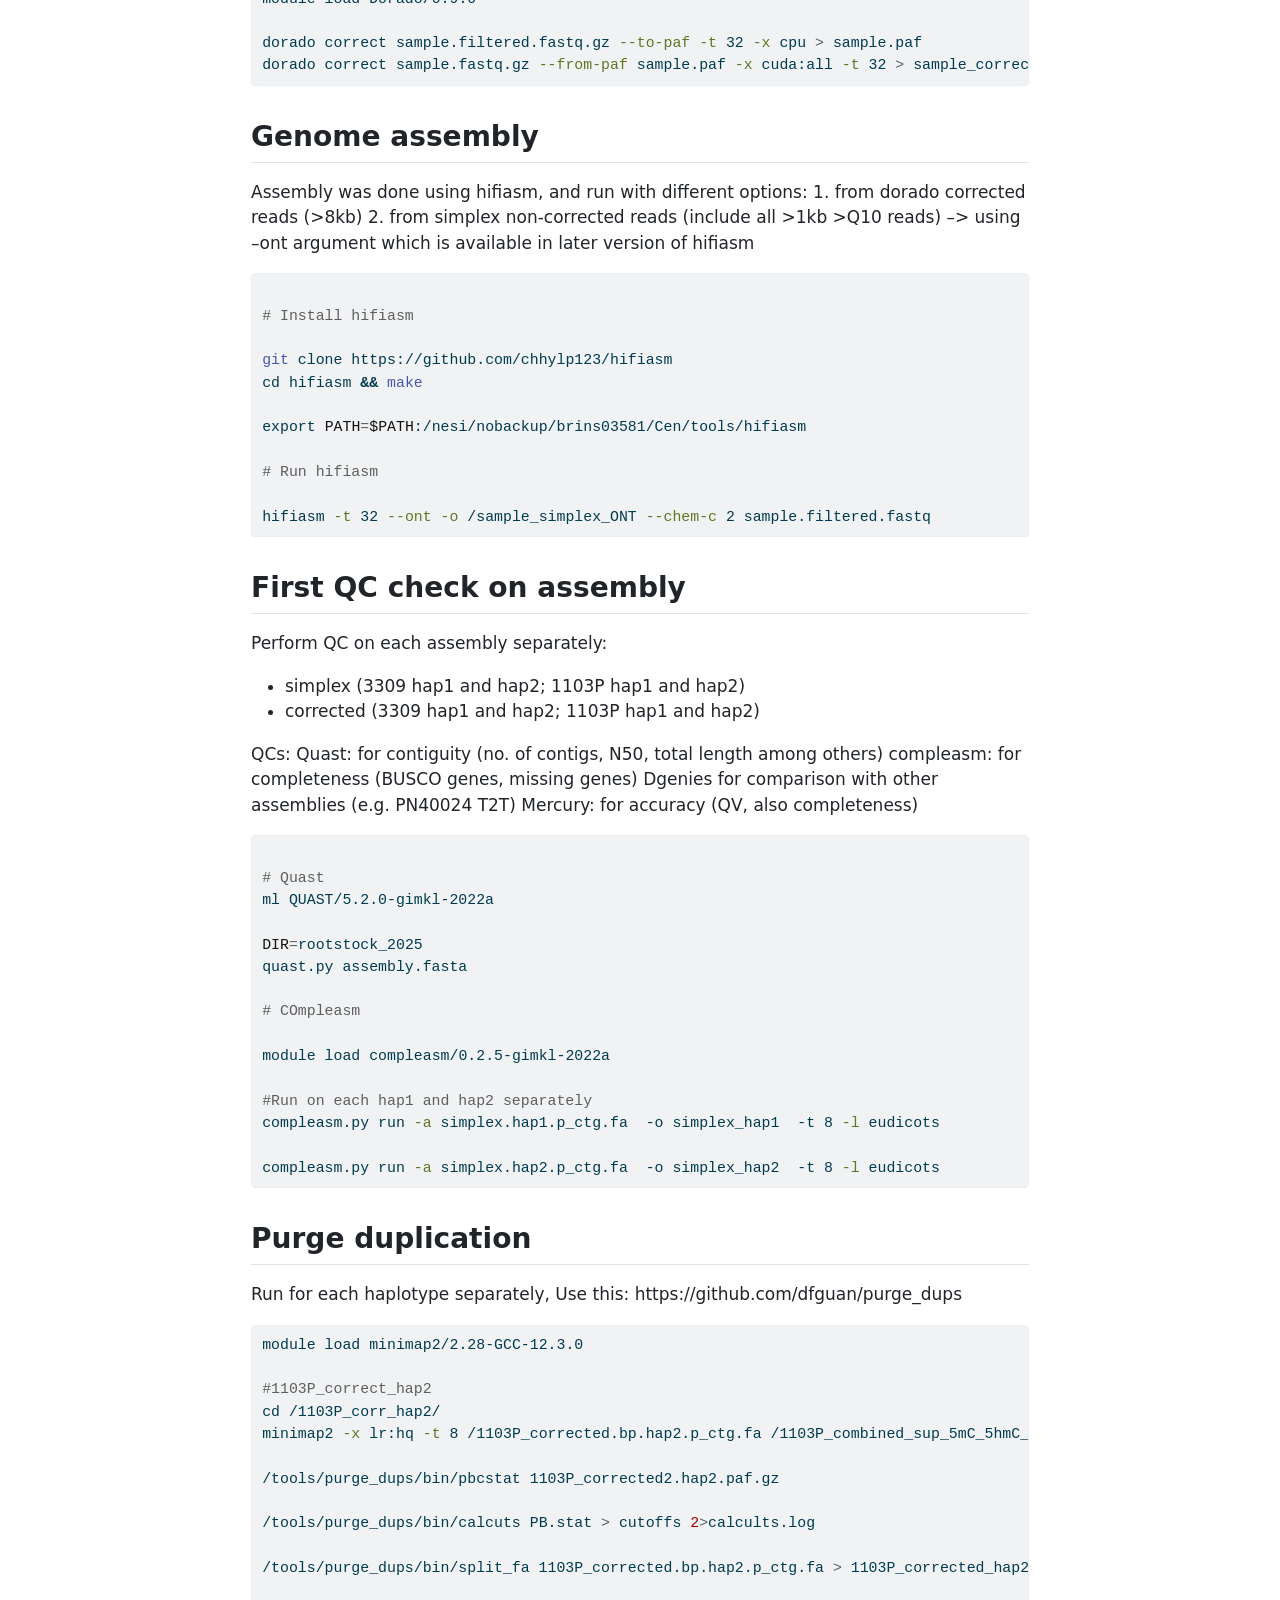
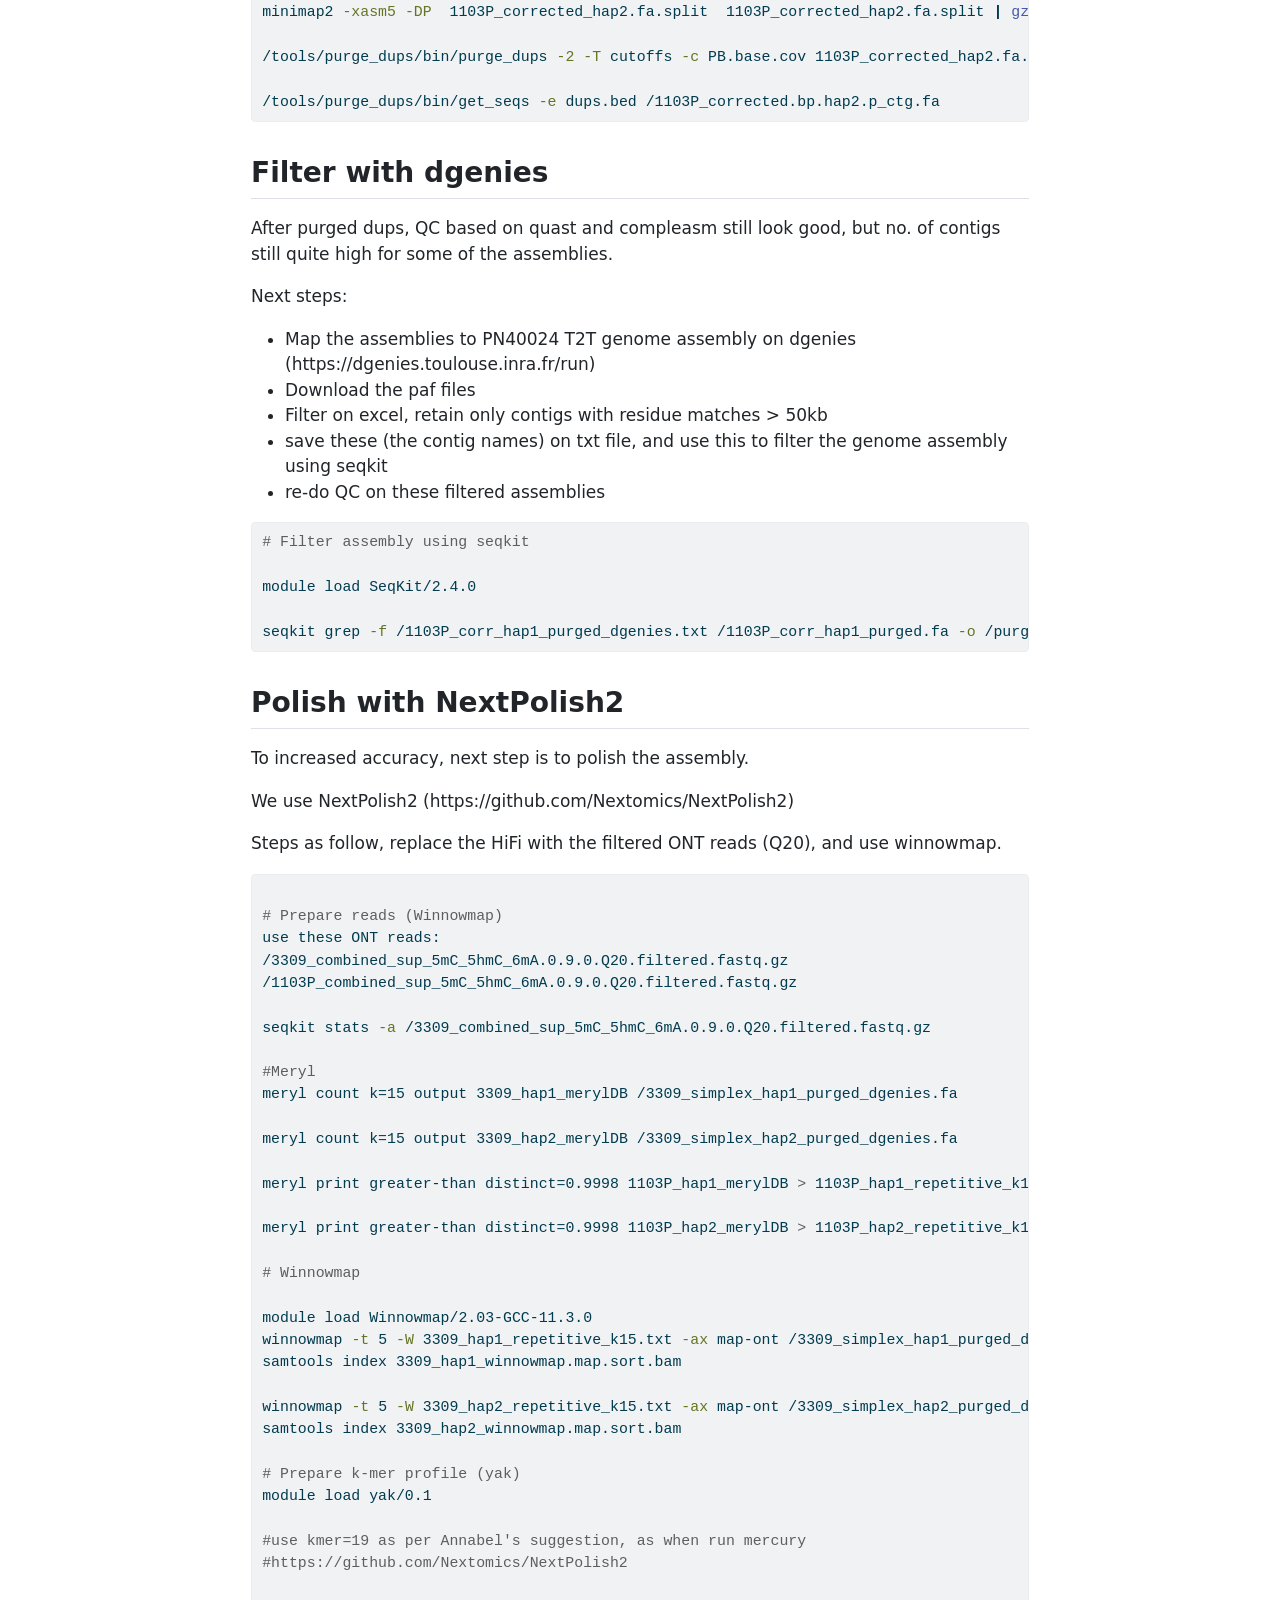
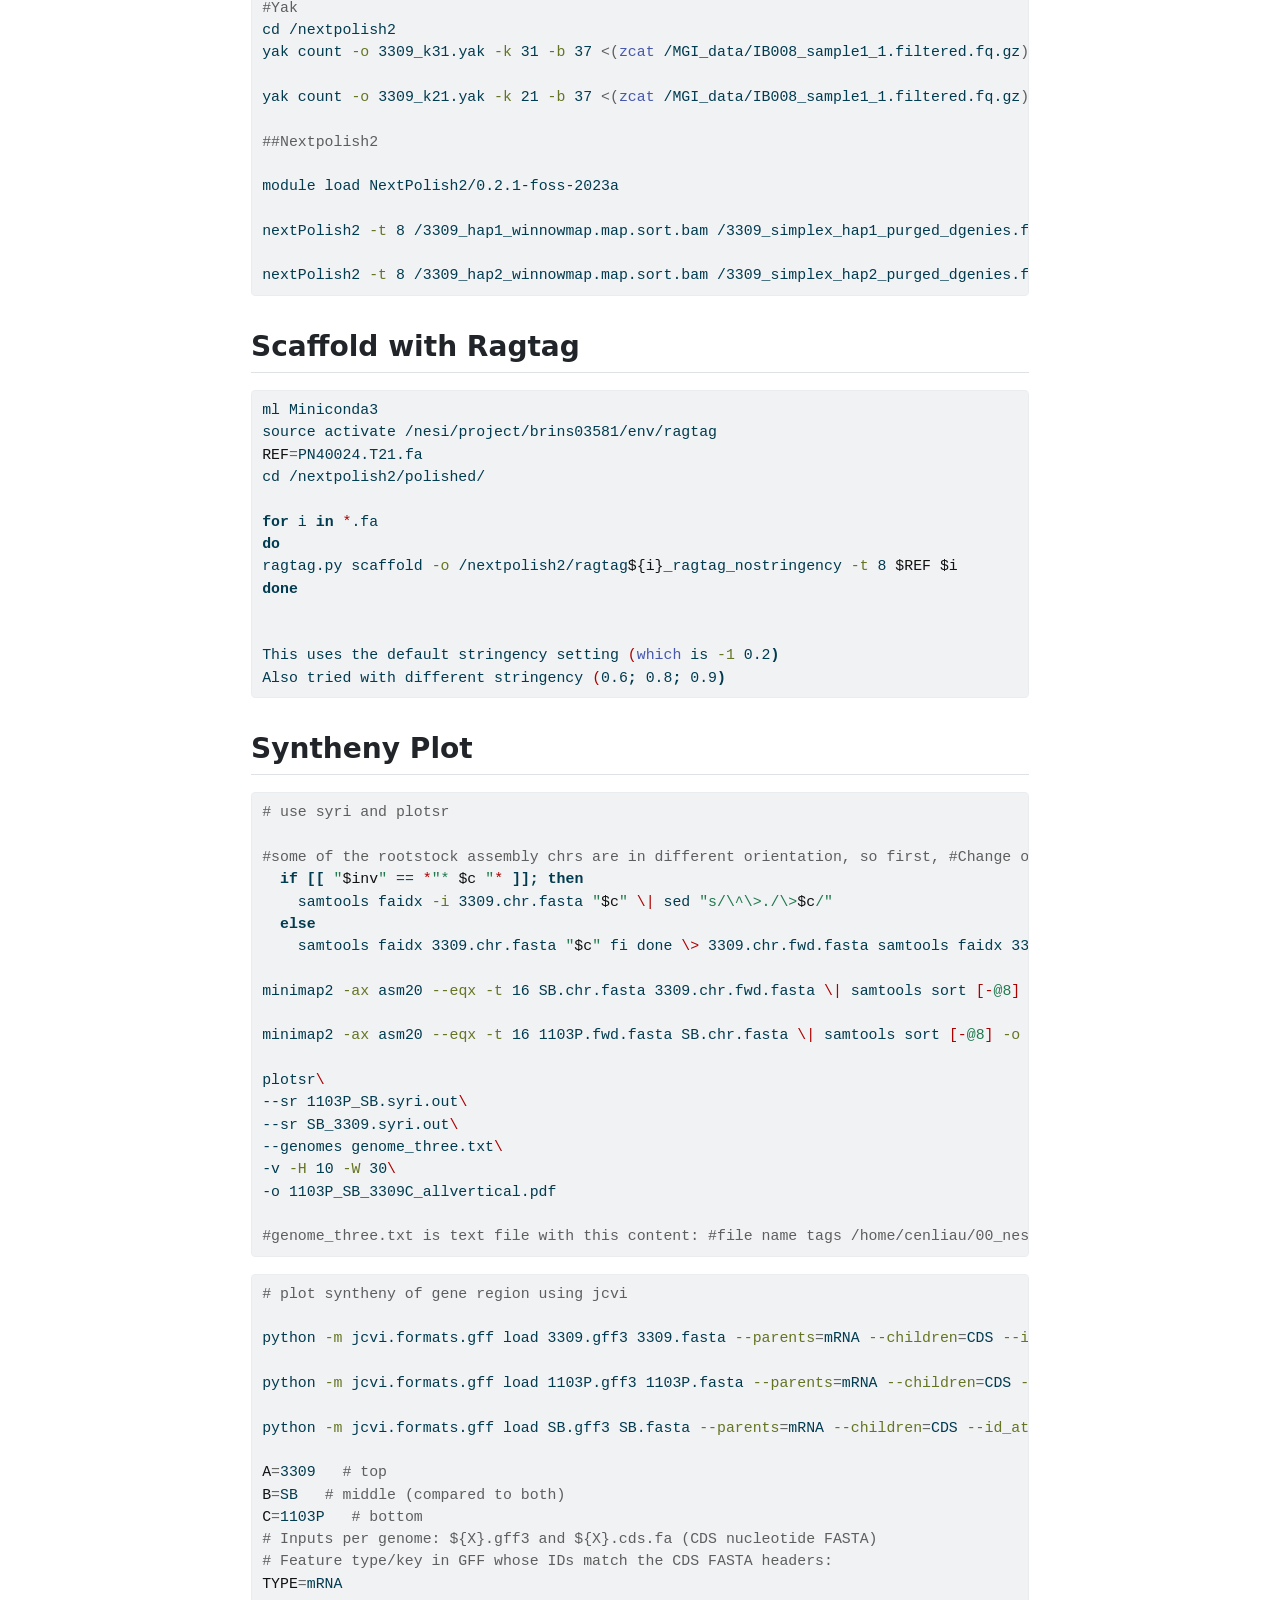
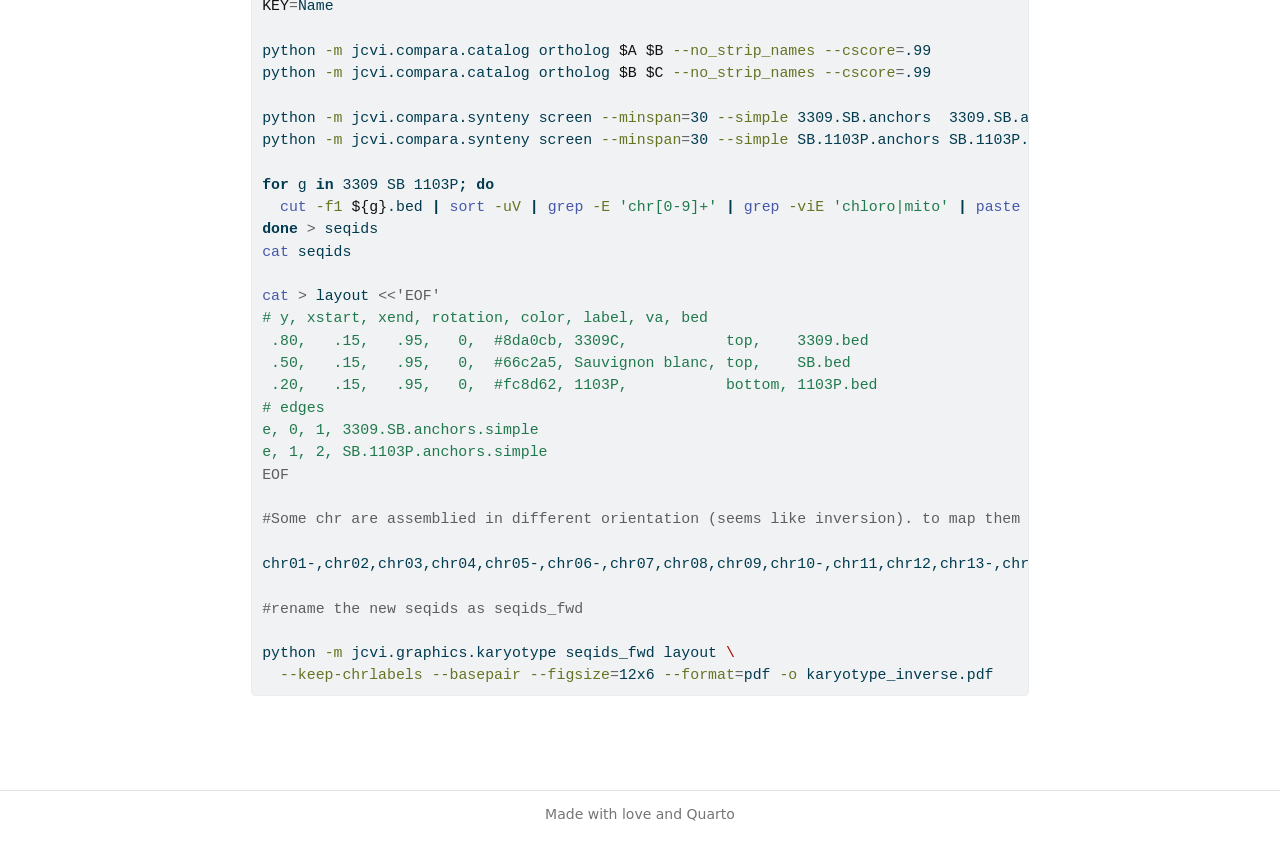
==== commit f32a8396: "Add plot script" ====
--- a/docs/genome_assembly.html
+++ b/docs/genome_assembly.html
@@ -128,7 +128,7 @@
           <div class="collapse navbar-collapse" id="navbarCollapse">
             <ul class="navbar-nav navbar-nav-scroll ms-auto">
   <li class="nav-item compact">
-    <a class="nav-link" href="https://github.com/"> <i class="bi bi-github" role="img" aria-label="Github">
+    <a class="nav-link" href="https://github.com/yusmiatiliau/smallRNA_analysis"> <i class="bi bi-github" role="img" aria-label="Github">
 </i> 
 <span class="menu-text"></span></a>
   </li>  
@@ -191,6 +191,7 @@
   <li><a href="#filter-with-dgenies" id="toc-filter-with-dgenies" class="nav-link" data-scroll-target="#filter-with-dgenies">Filter with dgenies</a></li>
   <li><a href="#polish-with-nextpolish2" id="toc-polish-with-nextpolish2" class="nav-link" data-scroll-target="#polish-with-nextpolish2">Polish with NextPolish2</a></li>
   <li><a href="#scaffold-with-ragtag" id="toc-scaffold-with-ragtag" class="nav-link" data-scroll-target="#scaffold-with-ragtag">Scaffold with Ragtag</a></li>
+  <li><a href="#syntheny-plot" id="toc-syntheny-plot" class="nav-link" data-scroll-target="#syntheny-plot">Syntheny Plot</a></li>
   </ul>
 </nav>
     </div>
@@ -417,6 +418,74 @@
 <span id="cb10-11"><a href="#cb10-11" aria-hidden="true" tabindex="-1"></a></span>
 <span id="cb10-12"><a href="#cb10-12" aria-hidden="true" tabindex="-1"></a><span class="ex">This</span> uses the default stringency setting <span class="er">(</span><span class="fu">which</span> is <span class="at">-1</span> 0.2<span class="kw">)</span></span>
 <span id="cb10-13"><a href="#cb10-13" aria-hidden="true" tabindex="-1"></a><span class="ex">Also</span> tried with different stringency <span class="er">(</span><span class="ex">0.6</span><span class="kw">;</span> <span class="ex">0.8</span><span class="kw">;</span> <span class="ex">0.9</span><span class="kw">)</span></span></code></pre></div><button title="Copy to Clipboard" class="code-copy-button"><i class="bi"></i></button></div>
+</section>
+<section id="syntheny-plot" class="level2">
+<h2 class="anchored" data-anchor-id="syntheny-plot">Syntheny Plot</h2>
+<div class="code-copy-outer-scaffold"><div class="sourceCode" id="cb11"><pre class="sourceCode bash code-with-copy"><code class="sourceCode bash"><span id="cb11-1"><a href="#cb11-1" aria-hidden="true" tabindex="-1"></a><span class="co"># use syri and plotsr</span></span>
+<span id="cb11-2"><a href="#cb11-2" aria-hidden="true" tabindex="-1"></a></span>
+<span id="cb11-3"><a href="#cb11-3" aria-hidden="true" tabindex="-1"></a><span class="co">#some of the rootstock assembly chrs are in different orientation, so first, #Change orientation of the rootstock genome first for some chr inv=" chr01 chr05 chr06 chr10 chr13 chr14 chr15 " samtools faidx 3309.chr.fasta for c in $(cut -f1 3309.chr.fasta.fai); do</span></span>
+<span id="cb11-4"><a href="#cb11-4" aria-hidden="true" tabindex="-1"></a>  <span class="cf">if</span> <span class="kw">[[</span> <span class="st">"</span><span class="va">$inv</span><span class="st">"</span> <span class="ot">==</span> <span class="pp">*</span><span class="st">"* </span><span class="va">$c</span><span class="st"> "</span><span class="pp">*</span> <span class="kw">]];</span> <span class="cf">then</span></span>
+<span id="cb11-5"><a href="#cb11-5" aria-hidden="true" tabindex="-1"></a>    <span class="ex">samtools</span> faidx <span class="at">-i</span> 3309.chr.fasta <span class="st">"</span><span class="va">$c</span><span class="st">"</span> <span class="dt">\|</span> sed <span class="st">"s/\^\&gt;./\&gt;</span><span class="va">$c</span><span class="st">/"</span></span>
+<span id="cb11-6"><a href="#cb11-6" aria-hidden="true" tabindex="-1"></a>  <span class="cf">else</span></span>
+<span id="cb11-7"><a href="#cb11-7" aria-hidden="true" tabindex="-1"></a>    <span class="ex">samtools</span> faidx 3309.chr.fasta <span class="st">"</span><span class="va">$c</span><span class="st">"</span> fi done <span class="dt">\&gt;</span> 3309.chr.fwd.fasta samtools faidx 3309.chr.fwd.fasta</span>
+<span id="cb11-8"><a href="#cb11-8" aria-hidden="true" tabindex="-1"></a></span>
+<span id="cb11-9"><a href="#cb11-9" aria-hidden="true" tabindex="-1"></a><span class="ex">minimap2</span> <span class="at">-ax</span> asm20 <span class="at">--eqx</span> <span class="at">-t</span> 16 SB.chr.fasta 3309.chr.fwd.fasta <span class="dt">\|</span> samtools sort <span class="pp">[-</span><span class="ss">@8</span><span class="pp">]</span> <span class="at">-o</span> SB_3309.fwd.bam samtools index SB_3309.fwd.asm20.bam syri <span class="at">-c</span> SB_3309.fwd.asm20.bam <span class="at">-r</span> SB.chr.fasta <span class="at">-q</span> 3309.chr.fwd.fasta <span class="at">-F</span> B <span class="at">--prefix</span> SB_3309. <span class="at">--nc</span> 8 cat SB_3309.syri.summary</span>
+<span id="cb11-10"><a href="#cb11-10" aria-hidden="true" tabindex="-1"></a></span>
+<span id="cb11-11"><a href="#cb11-11" aria-hidden="true" tabindex="-1"></a><span class="ex">minimap2</span> <span class="at">-ax</span> asm20 <span class="at">--eqx</span> <span class="at">-t</span> 16 1103P.fwd.fasta SB.chr.fasta <span class="dt">\|</span> samtools sort <span class="pp">[-</span><span class="ss">@8</span><span class="pp">]</span> <span class="at">-o</span> 1103P_SB.fwd.asm20.bam samtools index 1103P_SB.fwd.asm20.bam syri <span class="at">-c</span> 1103P_SB.fwd.asm20.bam <span class="at">-q</span> SB.chr.fasta <span class="at">-r</span> 1103P.fwd.fasta <span class="at">-F</span> B <span class="at">--prefix</span> 1103P_SB. <span class="at">--nc</span> 8</span>
+<span id="cb11-12"><a href="#cb11-12" aria-hidden="true" tabindex="-1"></a></span>
+<span id="cb11-13"><a href="#cb11-13" aria-hidden="true" tabindex="-1"></a><span class="ex">plotsr</span><span class="dt">\</span></span>
+<span id="cb11-14"><a href="#cb11-14" aria-hidden="true" tabindex="-1"></a><span class="ex">--sr</span> 1103P_SB.syri.out<span class="dt">\</span></span>
+<span id="cb11-15"><a href="#cb11-15" aria-hidden="true" tabindex="-1"></a>--sr SB_3309.syri.out<span class="dt">\</span></span>
+<span id="cb11-16"><a href="#cb11-16" aria-hidden="true" tabindex="-1"></a>--genomes genome_three.txt<span class="dt">\</span></span>
+<span id="cb11-17"><a href="#cb11-17" aria-hidden="true" tabindex="-1"></a>-v <span class="at">-H</span> 10 <span class="at">-W</span> 30<span class="dt">\</span></span>
+<span id="cb11-18"><a href="#cb11-18" aria-hidden="true" tabindex="-1"></a>-o 1103P_SB_3309C_allvertical.pdf</span>
+<span id="cb11-19"><a href="#cb11-19" aria-hidden="true" tabindex="-1"></a></span>
+<span id="cb11-20"><a href="#cb11-20" aria-hidden="true" tabindex="-1"></a><span class="co">#genome_three.txt is text file with this content: #file name tags /home/cenliau/00_nesi_projects/brins03581_nobackup/Cen/PB054_smallRNA/plot_jcvi_plotsr/1103P.fwd.fasta 1103P lw:1.5 /home/cenliau/00_nesi_projects/brins03581_nobackup/Cen/PB054_smallRNA/plot_jcvi_plotsr/SB.chr.fasta SB lw:1.5 /home/cenliau/00_nesi_projects/brins03581_nobackup/Cen/PB054_smallRNA/plot_jcvi_plotsr/3309.chr.fwd.fasta 3309C lw:1.5</span></span></code></pre></div><button title="Copy to Clipboard" class="code-copy-button"><i class="bi"></i></button></div>
+<div class="code-copy-outer-scaffold"><div class="sourceCode" id="cb12"><pre class="sourceCode bash code-with-copy"><code class="sourceCode bash"><span id="cb12-1"><a href="#cb12-1" aria-hidden="true" tabindex="-1"></a><span class="co"># plot syntheny of gene region using jcvi</span></span>
+<span id="cb12-2"><a href="#cb12-2" aria-hidden="true" tabindex="-1"></a></span>
+<span id="cb12-3"><a href="#cb12-3" aria-hidden="true" tabindex="-1"></a><span class="ex">python</span> <span class="at">-m</span> jcvi.formats.gff load 3309.gff3 3309.fasta <span class="at">--parents</span><span class="op">=</span>mRNA <span class="at">--children</span><span class="op">=</span>CDS <span class="at">--id_attribute</span><span class="op">=</span>ID <span class="at">-o</span> 3309.cds.fa</span>
+<span id="cb12-4"><a href="#cb12-4" aria-hidden="true" tabindex="-1"></a></span>
+<span id="cb12-5"><a href="#cb12-5" aria-hidden="true" tabindex="-1"></a><span class="ex">python</span> <span class="at">-m</span> jcvi.formats.gff load 1103P.gff3 1103P.fasta <span class="at">--parents</span><span class="op">=</span>mRNA <span class="at">--children</span><span class="op">=</span>CDS <span class="at">--id_attribute</span><span class="op">=</span>ID <span class="at">-o</span> /1103P.cds.fa</span>
+<span id="cb12-6"><a href="#cb12-6" aria-hidden="true" tabindex="-1"></a></span>
+<span id="cb12-7"><a href="#cb12-7" aria-hidden="true" tabindex="-1"></a><span class="ex">python</span> <span class="at">-m</span> jcvi.formats.gff load SB.gff3 SB.fasta <span class="at">--parents</span><span class="op">=</span>mRNA <span class="at">--children</span><span class="op">=</span>CDS <span class="at">--id_attribute</span><span class="op">=</span>ID <span class="at">-o</span> /SB.cds.fa</span>
+<span id="cb12-8"><a href="#cb12-8" aria-hidden="true" tabindex="-1"></a></span>
+<span id="cb12-9"><a href="#cb12-9" aria-hidden="true" tabindex="-1"></a><span class="va">A</span><span class="op">=</span>3309   <span class="co"># top</span></span>
+<span id="cb12-10"><a href="#cb12-10" aria-hidden="true" tabindex="-1"></a><span class="va">B</span><span class="op">=</span>SB   <span class="co"># middle (compared to both)</span></span>
+<span id="cb12-11"><a href="#cb12-11" aria-hidden="true" tabindex="-1"></a><span class="va">C</span><span class="op">=</span>1103P   <span class="co"># bottom</span></span>
+<span id="cb12-12"><a href="#cb12-12" aria-hidden="true" tabindex="-1"></a><span class="co"># Inputs per genome: ${X}.gff3 and ${X}.cds.fa (CDS nucleotide FASTA)</span></span>
+<span id="cb12-13"><a href="#cb12-13" aria-hidden="true" tabindex="-1"></a><span class="co"># Feature type/key in GFF whose IDs match the CDS FASTA headers:</span></span>
+<span id="cb12-14"><a href="#cb12-14" aria-hidden="true" tabindex="-1"></a><span class="va">TYPE</span><span class="op">=</span>mRNA</span>
+<span id="cb12-15"><a href="#cb12-15" aria-hidden="true" tabindex="-1"></a><span class="va">KEY</span><span class="op">=</span>Name</span>
+<span id="cb12-16"><a href="#cb12-16" aria-hidden="true" tabindex="-1"></a></span>
+<span id="cb12-17"><a href="#cb12-17" aria-hidden="true" tabindex="-1"></a><span class="ex">python</span> <span class="at">-m</span> jcvi.compara.catalog ortholog <span class="va">$A</span> <span class="va">$B</span> <span class="at">--no_strip_names</span> <span class="at">--cscore</span><span class="op">=</span>.99</span>
+<span id="cb12-18"><a href="#cb12-18" aria-hidden="true" tabindex="-1"></a><span class="ex">python</span> <span class="at">-m</span> jcvi.compara.catalog ortholog <span class="va">$B</span> <span class="va">$C</span> <span class="at">--no_strip_names</span> <span class="at">--cscore</span><span class="op">=</span>.99</span>
+<span id="cb12-19"><a href="#cb12-19" aria-hidden="true" tabindex="-1"></a></span>
+<span id="cb12-20"><a href="#cb12-20" aria-hidden="true" tabindex="-1"></a><span class="ex">python</span> <span class="at">-m</span> jcvi.compara.synteny screen <span class="at">--minspan</span><span class="op">=</span>30 <span class="at">--simple</span> 3309.SB.anchors  3309.SB.anchors.new</span>
+<span id="cb12-21"><a href="#cb12-21" aria-hidden="true" tabindex="-1"></a><span class="ex">python</span> <span class="at">-m</span> jcvi.compara.synteny screen <span class="at">--minspan</span><span class="op">=</span>30 <span class="at">--simple</span> SB.1103P.anchors SB.1103P.anchors.new</span>
+<span id="cb12-22"><a href="#cb12-22" aria-hidden="true" tabindex="-1"></a></span>
+<span id="cb12-23"><a href="#cb12-23" aria-hidden="true" tabindex="-1"></a><span class="cf">for</span> g <span class="kw">in</span> 3309 SB 1103P<span class="kw">;</span> <span class="cf">do</span></span>
+<span id="cb12-24"><a href="#cb12-24" aria-hidden="true" tabindex="-1"></a>  <span class="fu">cut</span> <span class="at">-f1</span> <span class="va">${g}</span>.bed <span class="kw">|</span> <span class="fu">sort</span> <span class="at">-uV</span> <span class="kw">|</span> <span class="fu">grep</span> <span class="at">-E</span> <span class="st">'chr[0-9]+'</span> <span class="kw">|</span> <span class="fu">grep</span> <span class="at">-viE</span> <span class="st">'chloro|mito'</span> <span class="kw">|</span> <span class="fu">paste</span> <span class="at">-sd,</span> <span class="at">-</span></span>
+<span id="cb12-25"><a href="#cb12-25" aria-hidden="true" tabindex="-1"></a><span class="cf">done</span> <span class="op">&gt;</span> seqids</span>
+<span id="cb12-26"><a href="#cb12-26" aria-hidden="true" tabindex="-1"></a><span class="fu">cat</span> seqids</span>
+<span id="cb12-27"><a href="#cb12-27" aria-hidden="true" tabindex="-1"></a></span>
+<span id="cb12-28"><a href="#cb12-28" aria-hidden="true" tabindex="-1"></a><span class="fu">cat</span> <span class="op">&gt;</span> layout <span class="op">&lt;&lt;'EOF'</span></span>
+<span id="cb12-29"><a href="#cb12-29" aria-hidden="true" tabindex="-1"></a><span class="st"># y, xstart, xend, rotation, color, label, va, bed</span></span>
+<span id="cb12-30"><a href="#cb12-30" aria-hidden="true" tabindex="-1"></a><span class="st"> .80,   .15,   .95,   0,  #8da0cb, 3309C,           top,    3309.bed</span></span>
+<span id="cb12-31"><a href="#cb12-31" aria-hidden="true" tabindex="-1"></a><span class="st"> .50,   .15,   .95,   0,  #66c2a5, Sauvignon blanc, top,    SB.bed</span></span>
+<span id="cb12-32"><a href="#cb12-32" aria-hidden="true" tabindex="-1"></a><span class="st"> .20,   .15,   .95,   0,  #fc8d62, 1103P,           bottom, 1103P.bed</span></span>
+<span id="cb12-33"><a href="#cb12-33" aria-hidden="true" tabindex="-1"></a><span class="st"># edges</span></span>
+<span id="cb12-34"><a href="#cb12-34" aria-hidden="true" tabindex="-1"></a><span class="st">e, 0, 1, 3309.SB.anchors.simple</span></span>
+<span id="cb12-35"><a href="#cb12-35" aria-hidden="true" tabindex="-1"></a><span class="st">e, 1, 2, SB.1103P.anchors.simple</span></span>
+<span id="cb12-36"><a href="#cb12-36" aria-hidden="true" tabindex="-1"></a><span class="op">EOF</span></span>
+<span id="cb12-37"><a href="#cb12-37" aria-hidden="true" tabindex="-1"></a></span>
+<span id="cb12-38"><a href="#cb12-38" aria-hidden="true" tabindex="-1"></a><span class="co">#Some chr are assemblied in different orientation (seems like inversion). to map them in the same orientation, adding - to the end of a chromosome name draws that chromosome reversed. Edit the 3309 line in seqids:</span></span>
+<span id="cb12-39"><a href="#cb12-39" aria-hidden="true" tabindex="-1"></a></span>
+<span id="cb12-40"><a href="#cb12-40" aria-hidden="true" tabindex="-1"></a><span class="ex">chr01-,chr02,chr03,chr04,chr05-,chr06-,chr07,chr08,chr09,chr10-,chr11,chr12,chr13-,chr14-,chr15-,chr16,chr17,chr18,chr19</span></span>
+<span id="cb12-41"><a href="#cb12-41" aria-hidden="true" tabindex="-1"></a></span>
+<span id="cb12-42"><a href="#cb12-42" aria-hidden="true" tabindex="-1"></a><span class="co">#rename the new seqids as seqids_fwd</span></span>
+<span id="cb12-43"><a href="#cb12-43" aria-hidden="true" tabindex="-1"></a></span>
+<span id="cb12-44"><a href="#cb12-44" aria-hidden="true" tabindex="-1"></a><span class="ex">python</span> <span class="at">-m</span> jcvi.graphics.karyotype seqids_fwd layout <span class="dt">\</span></span>
+<span id="cb12-45"><a href="#cb12-45" aria-hidden="true" tabindex="-1"></a>  <span class="at">--keep-chrlabels</span> <span class="at">--basepair</span> <span class="at">--figsize</span><span class="op">=</span>12x6 <span class="at">--format</span><span class="op">=</span>pdf <span class="at">-o</span> karyotype_inverse.pdf</span></code></pre></div><button title="Copy to Clipboard" class="code-copy-button"><i class="bi"></i></button></div>
 
 
 </section>
